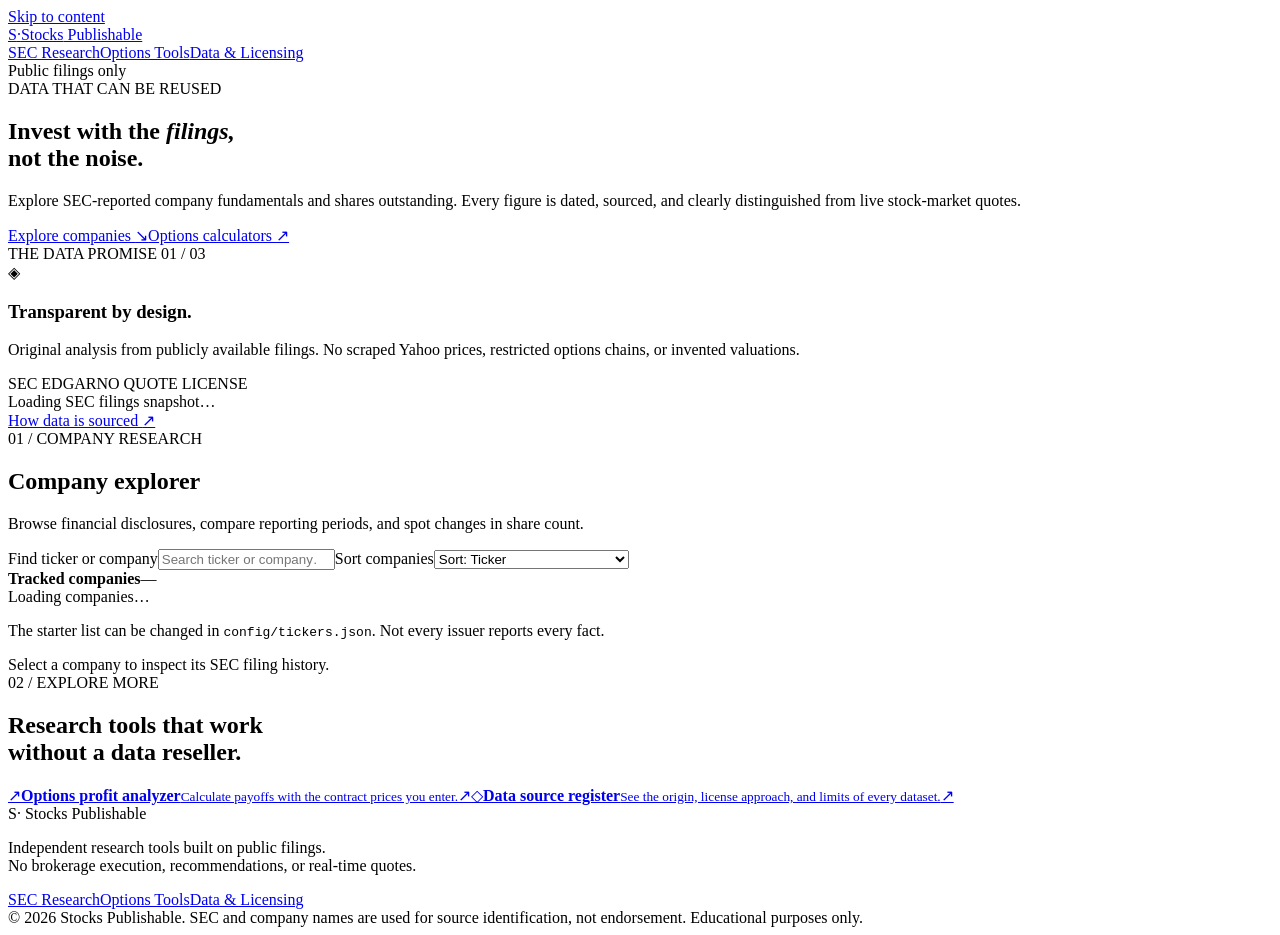
==== index.html @ 675e3a56 "Add SEC research website page: index.html" ====
<!doctype html>
<html lang="en"><head>
<meta charset="utf-8"><meta name="viewport" content="width=device-width,initial-scale=1">
<meta name="description" content="Free public-filings research, share dilution trends, SEC company fundamentals, and original investing tools.">
<meta name="theme-color" content="#0a1221">
<title>Stocks Publishable | Research from public filings</title>
<link rel="stylesheet" href="./assets/style.css">
<script src="./assets/dashboard.js" defer></script>
</head><body>
<a class="skip" href="#content">Skip to content</a>
<header class="site-header"><div class="nav shell">
<a class="logo" href="./index.html" aria-label="Stocks Publishable home"><span class="logo-icon">S<span>·</span></span><span>Stocks<span class="logo-light"> Publishable</span></span></a>
<nav class="nav-links" aria-label="Main navigation"><a href="./index.html" aria-current="page">SEC Research</a><a href="./options.html">Options Tools</a><a href="./sources.html">Data & Licensing</a></nav>
<span class="nav-label"><span class="live-dot"></span> Public filings only</span>
</div></header>
<main id="content" class="shell">
<section class="hero"><div class="hero-left"><div class="eyebrow"><span class="eyebrow-line"></span> DATA THAT CAN BE REUSED</div><h1>Invest with the <em>filings,</em><br>not the noise.</h1><p>Explore SEC-reported company fundamentals and shares outstanding. Every figure is dated, sourced, and clearly distinguished from live stock-market quotes.</p><div class="hero-actions"><a class="btn btn-primary" href="#explorer">Explore companies <span aria-hidden="true">↘</span></a><a class="btn btn-subtle" href="./options.html">Options calculators <span aria-hidden="true">↗</span></a></div></div>
<div class="hero-aside"><div class="hero-aside-top">THE DATA PROMISE <span>01 / 03</span></div><div class="aside-mark">◈</div><h3>Transparent by design.</h3><p>Original analysis from publicly available filings. No scraped Yahoo prices, restricted options chains, or invented valuations.</p><div class="tag-row"><span>SEC EDGAR</span><span>NO QUOTE LICENSE</span></div></div></section>
<div class="status-strip" role="status"><div><span class="status-indicator"></span><span id="dataStatus">Loading SEC filings snapshot…</span></div><a href="./sources.html">How data is sourced <span aria-hidden="true">↗</span></a></div>
<section class="intro-block" id="explorer"><div><div class="kicker">01 / COMPANY RESEARCH</div><h2>Company explorer</h2><p>Browse financial disclosures, compare reporting periods, and spot changes in share count.</p></div><div class="explorer-tools"><label class="sr-only" for="companySearch">Find ticker or company</label><input id="companySearch" type="search" placeholder="Search ticker or company…" autocomplete="off"><label class="sr-only" for="companySort">Sort companies</label><select id="companySort"><option value="ticker">Sort: Ticker</option><option value="dilution">Largest share-count increase</option><option value="revenue">Highest annual revenue</option></select></div></section>
<div class="workbench"><aside class="sidebar" aria-label="SEC tracked companies"><div class="sidebar-top"><strong>Tracked companies</strong><span id="companyCount">—</span></div><div id="companyList" class="companies" aria-label="Select a company"><div class="empty">Loading companies…</div></div><p class="sidebar-note">The starter list can be changed in <code>config/tickers.json</code>. Not every issuer reports every fact.</p></aside>
<section class="detail" id="companyDetail" aria-live="polite"><div class="detail-empty">Select a company to inspect its SEC filing history.</div></section></div>
<section class="feature-band"><div><span class="band-index">02 / EXPLORE MORE</span><h2>Research tools that work<br>without a data reseller.</h2></div><div class="feature-grid"><a href="./options.html"><span class="feature-icon">↗</span><strong>Options profit analyzer</strong><small>Calculate payoffs with the contract prices you enter.</small><span class="feature-arrow">↗</span></a><a href="./sources.html"><span class="feature-icon">◇</span><strong>Data source register</strong><small>See the origin, license approach, and limits of every dataset.</small><span class="feature-arrow">↗</span></a></div></section>
</main>
<footer class="footer"><div class="shell footer-inner"><div><span class="logo footer-brand">S· <span>Stocks Publishable</span></span><p>Independent research tools built on public filings.<br>No brokerage execution, recommendations, or real-time quotes.</p></div><div class="footer-links"><a href="./index.html">SEC Research</a><a href="./options.html">Options Tools</a><a href="./sources.html">Data & Licensing</a></div></div><div class="shell footer-bottom">© <span id="year">2026</span> Stocks Publishable. SEC and company names are used for source identification, not endorsement. Educational purposes only.</div></footer>
</body></html>
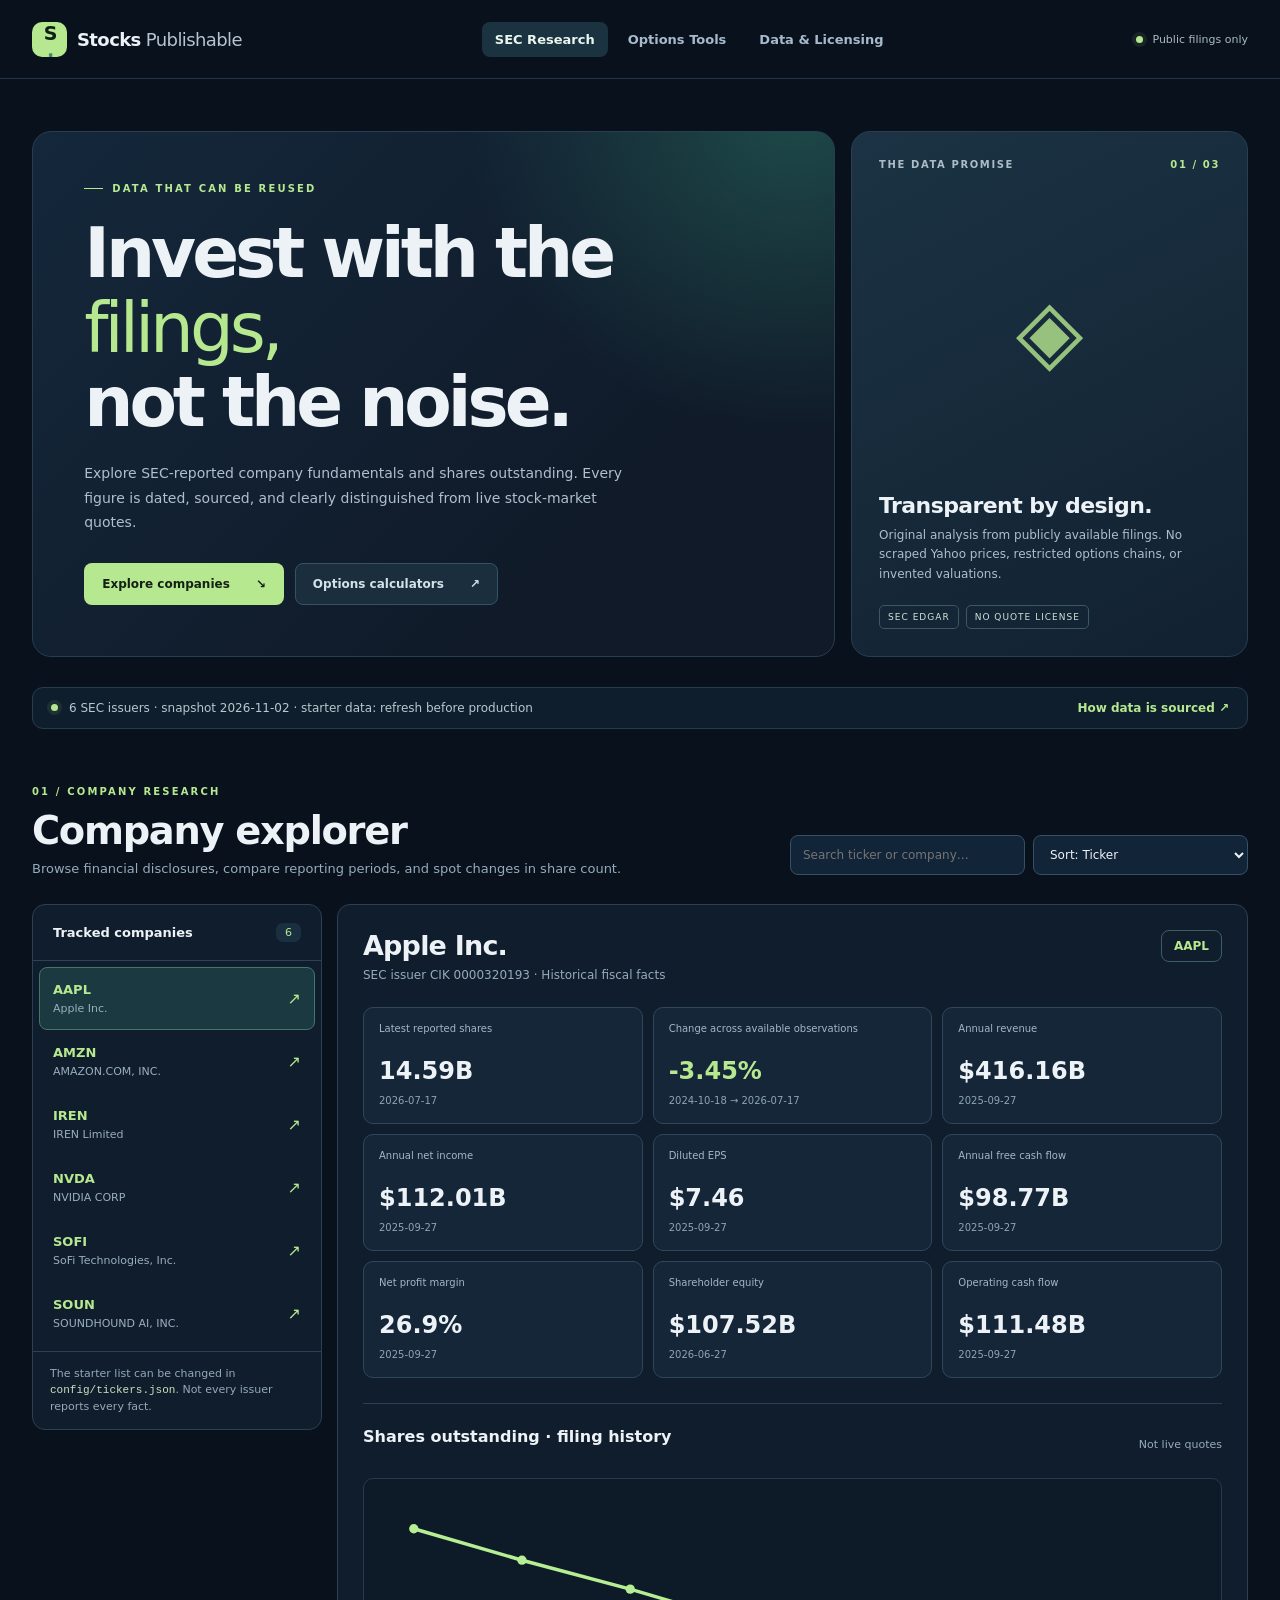
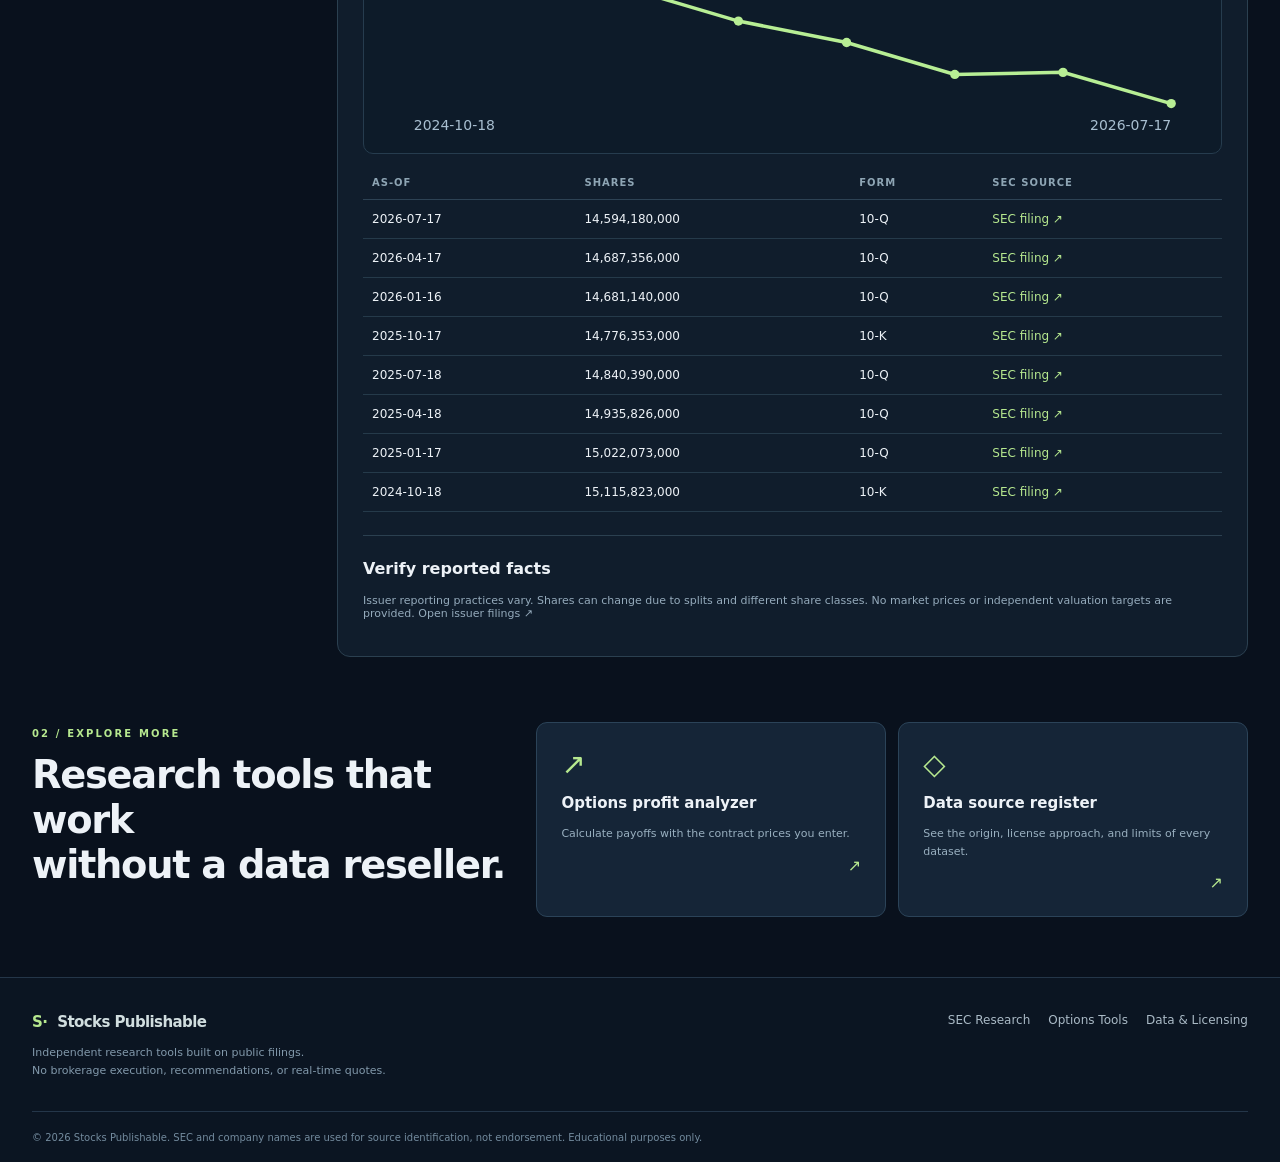
==== commit 61b9da60: "Load restored styling and scripts with fresh cache version" ====
--- a/index.html
+++ b/index.html
@@ -4,8 +4,8 @@
 <meta name="description" content="Free public-filings research, share dilution trends, SEC company fundamentals, and original investing tools.">
 <meta name="theme-color" content="#0a1221">
 <title>Stocks Publishable | Research from public filings</title>
-<link rel="stylesheet" href="./assets/style.css">
-<script src="./assets/dashboard.js" defer></script>
+<link rel="stylesheet" href="./assets/style.css?v=20261102-complete">
+<script src="./assets/dashboard.js?v=20261102-complete" defer></script>
 </head><body>
 <a class="skip" href="#content">Skip to content</a>
 <header class="site-header"><div class="nav shell">
--- a/assets/style.css
+++ b/assets/style.css
@@ -0,0 +1,2 @@
+:root{font-family:Inter,ui-sans-serif,system-ui,-apple-system,"Segoe UI",sans-serif;color:#edf2f7;background:#09111d;color-scheme:dark;--bg:#09111d;--panel:#101e2d;--panel2:#122439;--edge:#294257;--text:#edf2f7;--muted:#95abbc;--mint:#b6e88f;--sky:#90d4dc;--orange:#ffc18a;--red:#f29b9b}*{box-sizing:border-box}html{scroll-behavior:smooth}body{margin:0}button,input,select{font:inherit}a{color:inherit;text-decoration:none}a:hover{text-decoration:none}.shell{width:min(1330px,calc(100% - 64px));margin-inline:auto}.sr-only{position:absolute;width:1px;height:1px;padding:0;margin:-1px;overflow:hidden;clip:rect(0,0,0,0);white-space:nowrap;border:0}.skip{position:absolute;left:15px;top:-90px;background:var(--mint);color:#07131b;padding:10px;z-index:100}.skip:focus{top:10px}.site-header{border-bottom:1px solid #233447;background:rgba(9,17,29,.95)}.nav{height:78px;display:flex;align-items:center;justify-content:space-between;gap:20px}.logo{font-size:18px;font-weight:850;display:flex;align-items:center;gap:10px;white-space:nowrap;letter-spacing:-.6px}.logo-icon{background:var(--mint);color:#102019;width:35px;height:35px;display:grid;place-items:center;border-radius:10px;font-size:19px;letter-spacing:-2px}.logo-icon span{color:#458772}.logo-light{font-weight:450;color:#b6c4d0}.nav-links{display:flex;gap:7px;align-items:center}.nav-links a{font-size:13px;font-weight:630;color:#a7bacc;padding:10px 13px;border-radius:8px}.nav-links a:hover,.nav-links a[aria-current=page]{background:#1b3241;color:#ebf7ee}.nav-label{white-space:nowrap;font-size:11px;color:#a9bbbe;display:flex;gap:9px;align-items:center}.live-dot,.status-indicator{width:7px;height:7px;background:var(--mint);border-radius:99px;display:inline-block;box-shadow:0 0 0 4px rgba(182,232,143,.09)}.hero{display:grid;grid-template-columns:1.72fr .85fr;gap:16px;padding:52px 0 30px}.hero-left{border:1px solid #263e50;border-radius:19px;background:radial-gradient(circle at 95% -5%,#1e4a49 0,transparent 35%),linear-gradient(135deg,#14283b,#101a29 73%);padding:clamp(28px,4vw,58px);min-height:385px}.eyebrow,.kicker,.band-index{font-size:10px;letter-spacing:2.15px;font-weight:800;color:var(--mint)}.eyebrow{display:flex;align-items:center;gap:9px}.eyebrow-line{width:19px;height:1px;background:var(--mint)}h1,h2,h3,p{margin-top:0}.hero h1{font-size:clamp(42px,5.4vw,77px);font-weight:680;line-height:1.08;letter-spacing:-4px;margin:22px 0 21px}.hero h1 em,.page-hero h1 em{font-weight:520;font-style:normal;color:var(--mint)}.hero-left>p,.page-hero p{color:#afbfcc;line-height:1.75;font-size:14px;max-width:560px}.hero-actions{display:flex;flex-wrap:wrap;gap:11px;margin-top:28px}.btn{display:inline-flex;align-items:center;justify-content:space-between;gap:26px;font-size:12px;font-weight:800;padding:13px 17px;border-radius:8px;cursor:pointer;border:1px solid transparent}.btn-primary{background:var(--mint);color:#142117}.btn-primary:hover{background:#cffba9}.btn-subtle{color:#d2e3e9;background:#1a2e3e;border-color:#355367}.btn-subtle:hover{background:#294454}.btn-outline{border-color:#39566a;background:transparent;color:#d7e5ed}.btn-outline:hover{background:#1e3447}.hero-aside{border:1px solid #273f51;border-radius:19px;background:linear-gradient(152deg,#1b3344,#122131);min-height:385px;padding:27px;display:flex;flex-direction:column}.hero-aside-top{display:flex;justify-content:space-between;font-size:10px;color:#adbdc6;font-weight:780;letter-spacing:1.6px}.hero-aside-top span{color:var(--mint)}.aside-mark{color:var(--mint);font-size:88px;line-height:1.6;text-align:center;opacity:.8;margin:auto}.hero-aside h3{font-size:22px;letter-spacing:-.6px;margin:0 0 8px}.hero-aside p{color:#aebeca;line-height:1.6;font-size:12px}.tag-row{display:flex;gap:7px;margin-top:9px;flex-wrap:wrap}.tag-row span{border:1px solid #3c5861;padding:6px 8px;color:#d3e2d8;font-size:9px;letter-spacing:1px;border-radius:5px}.status-strip{background:#0f1e2c;border:1px solid #263d4e;border-radius:11px;padding:13px 18px;display:flex;align-items:center;justify-content:space-between;gap:10px;color:#b7c8cf;font-size:12px}.status-strip>div{display:flex;align-items:center;gap:11px}.status-strip a{color:var(--mint);font-weight:700}.intro-block{margin-top:57px;display:flex;align-items:end;justify-content:space-between;gap:24px}.intro-block h2,.feature-band h2{font-size:clamp(28px,3vw,40px);letter-spacing:-1.3px;margin:11px 0 8px;font-weight:690}.intro-block p{color:var(--muted);font-size:13px}.explorer-tools{display:flex;gap:8px;padding-bottom:14px}.explorer-tools input,.explorer-tools select{background:#122438;color:var(--text);border:1px solid #365064;padding:11px 12px;border-radius:8px;font-size:12px;min-width:0}.explorer-tools input{width:235px}.explorer-tools select{width:215px}.workbench{display:grid;grid-template-columns:290px minmax(0,1fr);gap:15px;margin:15px 0 55px;align-items:start}.sidebar,.detail,.panel{border:1px solid #2b4050;border-radius:13px;background:#101d2c}.sidebar{overflow:hidden}.sidebar-top{padding:18px 20px;border-bottom:1px solid #2d4252;display:flex;align-items:center;justify-content:space-between;font-size:13px}.sidebar-top span{background:#1a3040;border-radius:7px;padding:3px 9px;font-size:11px;color:var(--mint)}.companies{max-height:490px;overflow-y:auto;padding:6px}.company-item{border:1px solid transparent;background:transparent;color:var(--text);width:100%;padding:14px 13px;border-radius:8px;cursor:pointer;text-align:left;display:flex;justify-content:space-between;align-items:center;gap:12px}.company-item:hover{background:#1b3243}.company-item.active{background:#1b3940;border-color:#44766c}.company-item strong{font-size:13px;display:block}.company-item small{display:block;margin-top:5px;color:#9aafbe;font-size:11px;overflow:hidden;text-overflow:ellipsis;white-space:nowrap;max-width:190px}.company-item>span{color:var(--mint)}.sidebar-note{border-top:1px solid #2b4050;padding:14px 17px;margin:0;font-size:11px;color:#94a9b9;line-height:1.5}.sidebar-note code{color:#c7e4bf}.detail{min-height:500px;padding:25px}.detail-empty,.empty{color:#94adbf;font-size:13px;padding:18px}.detail-head{display:flex;align-items:start;justify-content:space-between;gap:12px;flex-wrap:wrap}.detail-head h2{font-size:27px;margin:0 0 7px;letter-spacing:-.8px}.detail-head p{font-size:12px;color:var(--muted);margin:0}.ticker-pill{border:1px solid #3b5e61;padding:8px 12px;border-radius:8px;color:var(--mint);font-weight:800;font-size:12px}.fact-grid{display:grid;grid-template-columns:repeat(3,minmax(0,1fr));gap:10px;margin:25px 0}.fact-box{background:#152638;border:1px solid #30475b;border-radius:10px;padding:15px;min-width:0}.fact-box small{font-size:10px;color:#a3b7c7;display:block;min-height:30px}.fact-box strong{font-size:clamp(17px,2vw,24px);font-variant-numeric:tabular-nums;display:block;overflow-wrap:anywhere;margin:4px 0}.fact-box span{font-size:10px;color:#8da4b5}.negative{color:var(--red)!important}.positive{color:var(--mint)!important}.detail-section{padding-top:23px;border-top:1px solid #2b4050;margin-top:23px}.detail-section-head{display:flex;align-items:center;justify-content:space-between;flex-wrap:wrap;gap:10px}.detail-section h3{font-size:16px}.muted{color:var(--muted)}.small{font-size:11px}.chart-area{margin-top:16px;border-radius:10px;background:#0d1b29;border:1px solid #263c4e;padding:9px}.chart-area svg{width:100%;height:auto;display:block}.history-table{width:100%;border-collapse:collapse;font-size:12px;margin-top:12px}.history-table th{text-align:left;color:#8ea5b4;font-size:10px;letter-spacing:1px;text-transform:uppercase;font-weight:700;padding:11px 9px;border-bottom:1px solid #2d4254}.history-table td{padding:12px 9px;border-bottom:1px solid #253a4a}.history-table a,.source-link{color:var(--mint)}.warning-line{border-left:2px solid var(--orange);background:#302a24;color:#e4c5a6;padding:12px;font-size:11px;line-height:1.6;margin-top:14px}.feature-band{display:grid;grid-template-columns:.8fr 1.2fr;gap:30px;padding:10px 0 60px}.feature-grid{display:grid;grid-template-columns:repeat(2,minmax(0,1fr));gap:12px}.feature-grid a{display:flex;flex-direction:column;gap:13px;background:#152537;border:1px solid #2b4358;border-radius:11px;padding:24px;transition:background .15s}.feature-grid a:hover{background:#1b3548}.feature-icon{font-size:29px;color:var(--mint)}.feature-grid strong{font-size:15px}.feature-grid small{font-size:11px;color:#99b0c0;line-height:1.6}.feature-arrow{color:var(--mint);align-self:flex-end}.footer{border-top:1px solid #243649;background:#0b1522;padding:35px 0 19px}.footer-inner{display:flex;justify-content:space-between;gap:30px}.footer-brand{font-size:15px;color:var(--mint)}.footer-brand span{color:#d1dedf}.footer p{color:#8299ab;font-size:11px;line-height:1.6;margin:13px 0}.footer-links{display:flex;gap:18px;flex-wrap:wrap;align-content:start}.footer-links a{font-size:12px;color:#aabac6}.footer-bottom{border-top:1px solid #243649;margin-top:18px;padding-top:20px;color:#738b9e;font-size:10px}.page-hero{padding:65px 0 25px}.page-hero h1{font-size:clamp(42px,5vw,67px);letter-spacing:-3px;font-weight:680;margin:15px 0}.page-hero p{max-width:740px}.notice{margin:15px 0 25px;border:1px solid #3c5b54;border-left:3px solid var(--mint);background:#14292d;padding:15px 18px;border-radius:8px;display:flex;gap:12px;align-items:baseline;font-size:12px;color:#a9c2bd;line-height:1.6}.notice strong{white-space:nowrap;color:#d5f4ce}.calc-layout{display:grid;grid-template-columns:.9fr 1.1fr;gap:15px}.panel{padding:24px;min-width:0}.panel h2{font-size:22px;letter-spacing:-.5px;margin:13px 0 20px}.strategy-buttons{display:grid;grid-template-columns:repeat(4,minmax(0,1fr));gap:7px}.strategy-buttons button{font-size:11px;padding:10px 7px;border-radius:7px;border:1px solid #365064;background:#13283a;color:#b7cbd6;cursor:pointer}.strategy-buttons button.chosen{background:#324c3c;border-color:#8dbf88;color:#e4f6d6}.strategy-info{font-size:12px;color:#9eb4c3;line-height:1.6;margin:17px 0 24px;min-height:39px}.field-grid{display:grid;grid-template-columns:repeat(2,minmax(0,1fr));gap:15px}.field-grid label{font-size:12px;color:#a3b8c8;display:flex;flex-direction:column;gap:7px}.field-grid label[hidden]{display:none}.field-grid input{width:100%;min-width:0;border:1px solid #365164;background:#152a3c;padding:12px;border-radius:7px;color:#e8f2f4}.field-grid small{font-size:10px}.field-grid input:focus,.explorer-tools input:focus,.explorer-tools select:focus{outline:2px solid #85bc98}.form-actions{display:flex;gap:10px;margin-top:21px}.form-error{color:#ffb2a5;font-size:12px;margin:14px 0 0}.result-head{display:flex;align-items:baseline;justify-content:space-between;gap:12px}.result-badge{font-size:9px;letter-spacing:1px;border:1px solid #406058;color:#b4ebad;padding:6px 8px;border-radius:6px}.result-metrics{display:grid;grid-template-columns:repeat(2,minmax(0,1fr));gap:9px}.result-metric{background:#152637;border:1px solid #324859;padding:18px;border-radius:9px}.result-metric small{font-size:11px;display:block;color:#9bb1c2}.result-metric strong{display:block;font-size:24px;margin-top:9px;overflow-wrap:anywhere;font-variant-numeric:tabular-nums}.chart-heading{display:flex;align-items:center;justify-content:space-between;gap:13px;margin:25px 0 13px}.chart-heading strong{font-size:12px}.chart-heading small{font-size:10px;color:#9aafbd}.payoff-chart{background:#0b1927;border:1px solid #263d50;border-radius:9px;min-height:260px;display:grid;place-items:center}.payoff-chart svg{width:100%;display:block;max-height:350px}.result-note,.disclosure p{color:#9db0bd;font-size:12px;line-height:1.8}.disclosure{margin:19px 0 64px}.source-cards{display:grid;grid-template-columns:repeat(3,minmax(0,1fr));gap:14px;margin:16px 0 25px}.source-cards .panel{display:flex;flex-direction:column;min-height:270px}.source-top{display:flex;justify-content:space-between;gap:10px;align-items:start}.source-icon{font-size:30px;color:var(--mint)}.source-type{font-size:9px;color:#b7d0c4;letter-spacing:1px}.source-cards h2{font-size:18px}.source-cards p{font-size:12px;color:#9fb3c2;line-height:1.7}.source-link{font-size:12px;font-weight:720;margin-top:auto}.rules-panel{margin-bottom:70px}.rules-panel p,.rules-panel li{color:#a5b8c5;font-size:13px;line-height:1.8}.rules-panel h3{font-size:15px;margin-top:26px}.rules-panel ul{padding-left:20px}.rules-panel li{margin-bottom:10px}.source-actions{display:flex;flex-wrap:wrap;gap:10px;margin-top:22px}
+@media(max-width:1100px){.nav-label{display:none}.hero{grid-template-columns:1.45fr .85fr}.workbench{grid-template-columns:245px minmax(0,1fr)}.calc-layout{grid-template-columns:1fr}.hero-aside{min-height:0}}@media(max-width:800px){.shell{width:min(100% - 28px,1330px)}.hero{grid-template-columns:1fr;padding-top:26px}.hero-left{min-height:0}.hero-aside{min-height:250px}.aside-mark{font-size:50px}.intro-block{display:block}.explorer-tools{padding:4px 0 0}.explorer-tools>*{flex:1}.workbench{grid-template-columns:1fr}.companies{max-height:280px}.fact-grid{grid-template-columns:repeat(2,minmax(0,1fr))}.feature-band{grid-template-columns:1fr}.source-cards{grid-template-columns:1fr}.hero h1{letter-spacing:-2px}.page-hero{padding-top:35px}}@media(max-width:540px){.nav{height:auto;padding:14px 0;align-items:start;flex-direction:column;gap:12px}.nav-links{width:100%;overflow-x:auto}.nav-links a{padding:9px 10px;white-space:nowrap;font-size:11px}.hero-left{padding:25px}.hero h1{font-size:42px}.hero-aside{padding:20px}.status-strip{display:block;line-height:1.7}.status-strip a{margin-top:8px;display:block}.explorer-tools{flex-direction:column}.explorer-tools input,.explorer-tools select{width:100%}.detail{padding:16px}.fact-grid{gap:7px}.fact-box{padding:12px}.feature-grid{grid-template-columns:1fr}.footer-inner{flex-direction:column}.strategy-buttons{grid-template-columns:repeat(2,minmax(0,1fr))}.field-grid{grid-template-columns:1fr}.notice{display:block}.notice span{display:block;margin-top:7px}.chart-heading{display:block}.result-metric strong{font-size:19px}}
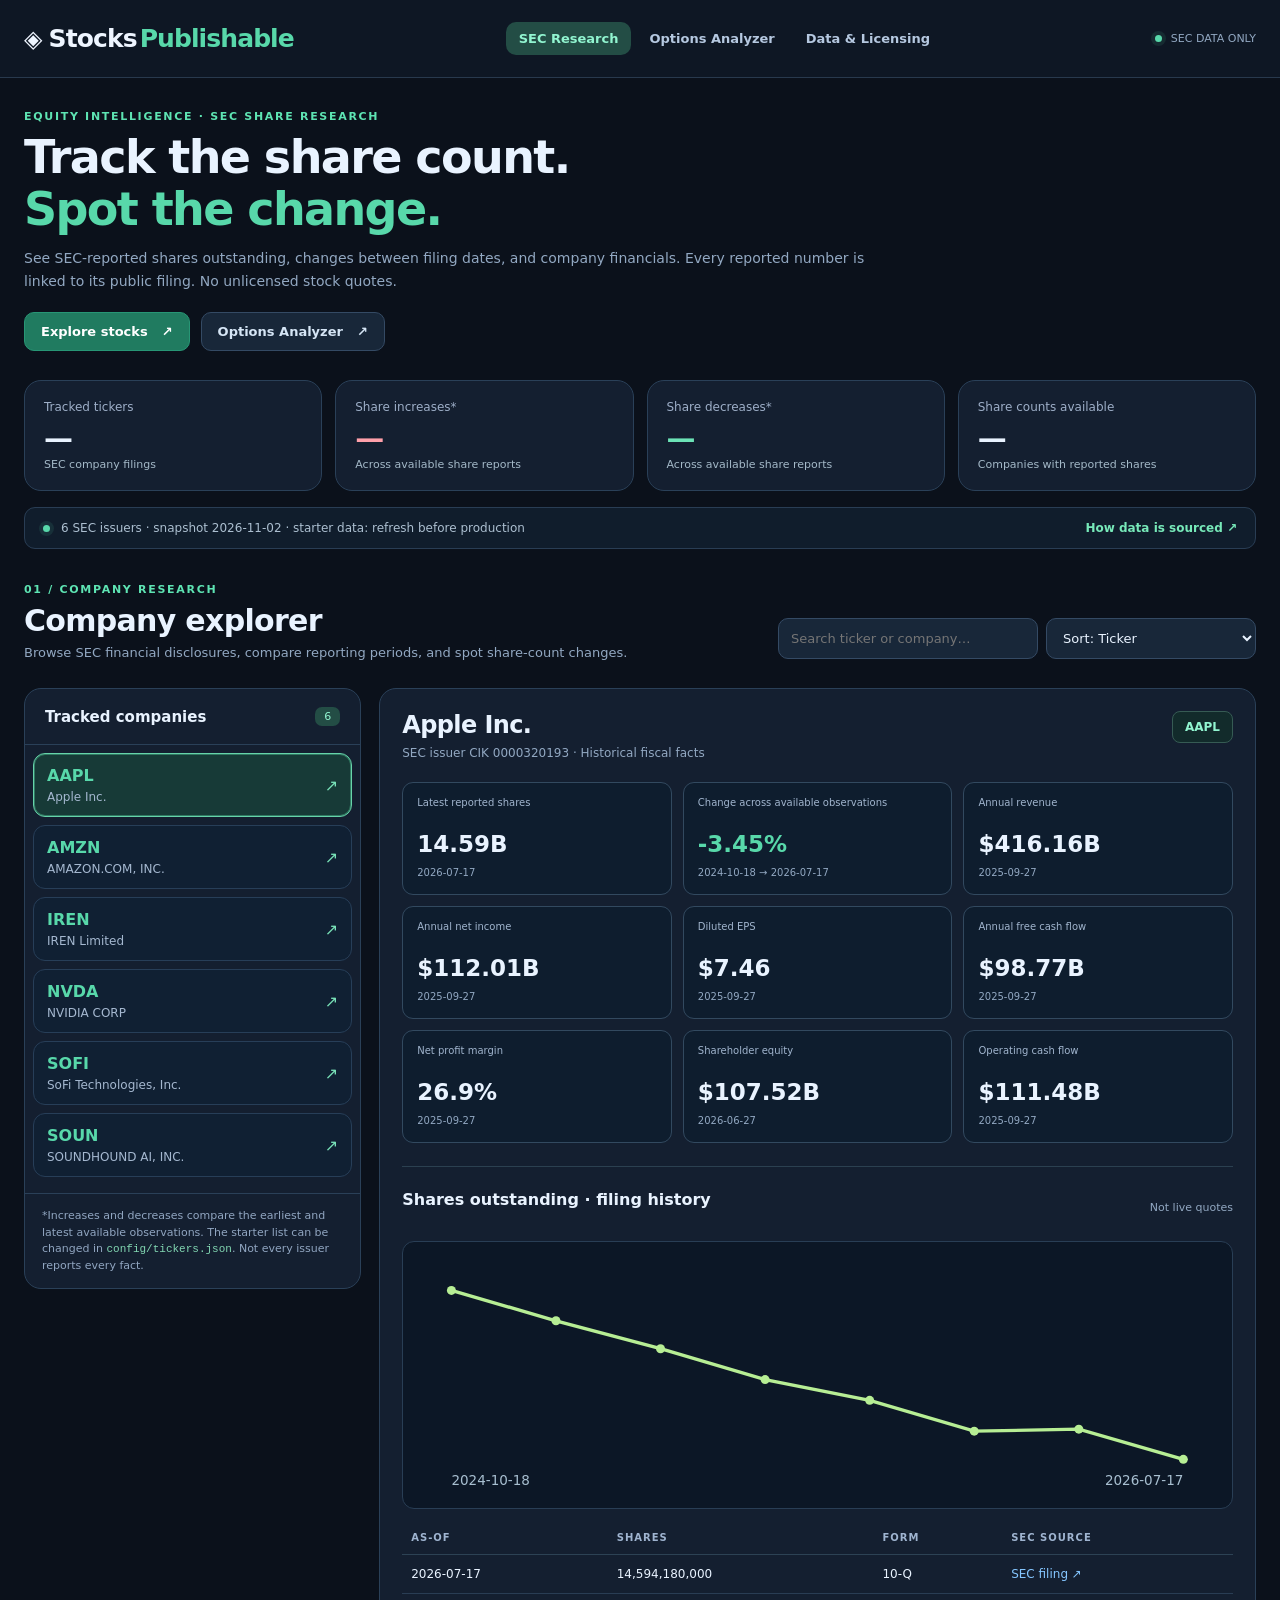
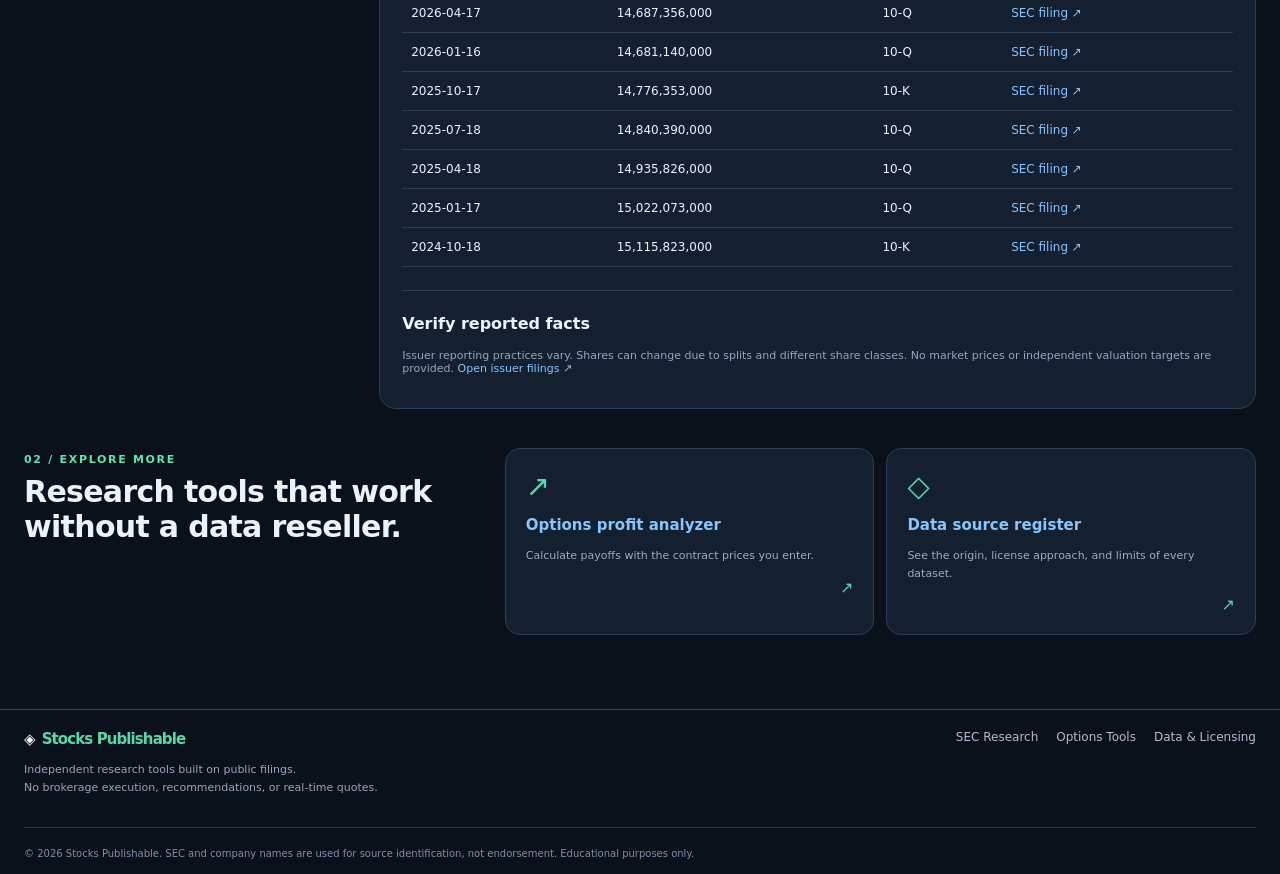
==== commit 8b7b2a6e: "Use original ShareWatch navigation and dashboard theme on index.html" ====
--- a/index.html
+++ b/index.html
@@ -4,23 +4,29 @@
 <meta name="description" content="Free public-filings research, share dilution trends, SEC company fundamentals, and original investing tools.">
 <meta name="theme-color" content="#0a1221">
 <title>Stocks Publishable | Research from public filings</title>
-<link rel="stylesheet" href="./assets/style.css?v=20261102-complete">
-<script src="./assets/dashboard.js?v=20261102-complete" defer></script>
+<link rel="stylesheet" href="./assets/style.css?v=20261102-sharewatch-theme1">
+<script src="./assets/dashboard.js?v=20261102-sharewatch-theme1" defer></script>
 </head><body>
 <a class="skip" href="#content">Skip to content</a>
-<header class="site-header"><div class="nav shell">
-<a class="logo" href="./index.html" aria-label="Stocks Publishable home"><span class="logo-icon">S<span>·</span></span><span>Stocks<span class="logo-light"> Publishable</span></span></a>
-<nav class="nav-links" aria-label="Main navigation"><a href="./index.html" aria-current="page">SEC Research</a><a href="./options.html">Options Tools</a><a href="./sources.html">Data & Licensing</a></nav>
-<span class="nav-label"><span class="live-dot"></span> Public filings only</span>
-</div></header>
+<header class="site-header"><div class="nav shell"><a class="logo" href="./index.html" aria-label="Stocks Publishable home"><span class="logo-mark" aria-hidden="true">◈</span><span class="logo-name">Stocks<span>Publishable</span></span></a><nav class="nav-links" aria-label="Main navigation"><a href="./index.html" aria-current="page">SEC Research</a><a href="./options.html">Options Analyzer</a><a href="./sources.html">Data & Licensing</a></nav><span class="nav-label"><span class="live-dot"></span> SEC DATA ONLY</span></div></header>
 <main id="content" class="shell">
-<section class="hero"><div class="hero-left"><div class="eyebrow"><span class="eyebrow-line"></span> DATA THAT CAN BE REUSED</div><h1>Invest with the <em>filings,</em><br>not the noise.</h1><p>Explore SEC-reported company fundamentals and shares outstanding. Every figure is dated, sourced, and clearly distinguished from live stock-market quotes.</p><div class="hero-actions"><a class="btn btn-primary" href="#explorer">Explore companies <span aria-hidden="true">↘</span></a><a class="btn btn-subtle" href="./options.html">Options calculators <span aria-hidden="true">↗</span></a></div></div>
-<div class="hero-aside"><div class="hero-aside-top">THE DATA PROMISE <span>01 / 03</span></div><div class="aside-mark">◈</div><h3>Transparent by design.</h3><p>Original analysis from publicly available filings. No scraped Yahoo prices, restricted options chains, or invented valuations.</p><div class="tag-row"><span>SEC EDGAR</span><span>NO QUOTE LICENSE</span></div></div></section>
+<section class="hero"><div class="hero-left">
+ <div class="eyebrow">EQUITY INTELLIGENCE · SEC SHARE RESEARCH</div>
+ <h1>Track the share count.<br><em>Spot the change.</em></h1>
+ <p>See SEC-reported shares outstanding, changes between filing dates, and company financials. Every reported number is linked to its public filing. No unlicensed stock quotes.</p>
+ <div class="hero-actions"><a class="btn btn-primary" href="#explorer">Explore stocks <span aria-hidden="true">↗</span></a><a class="btn btn-subtle" href="./options.html">Options Analyzer <span aria-hidden="true">↗</span></a></div>
+ </div></section>
+ <section class="top-stats" aria-label="SEC filing overview">
+   <div class="stat"><div class="label">Tracked tickers</div><div class="value" id="statTotal">—</div><div class="mini">SEC company filings</div></div>
+   <div class="stat"><div class="label">Share increases*</div><div class="value negative" id="statIncreases">—</div><div class="mini">Across available share reports</div></div>
+   <div class="stat"><div class="label">Share decreases*</div><div class="value positive" id="statDecreases">—</div><div class="mini">Across available share reports</div></div>
+   <div class="stat"><div class="label">Share counts available</div><div class="value" id="statCoverage">—</div><div class="mini">Companies with reported shares</div></div>
+ </section>
 <div class="status-strip" role="status"><div><span class="status-indicator"></span><span id="dataStatus">Loading SEC filings snapshot…</span></div><a href="./sources.html">How data is sourced <span aria-hidden="true">↗</span></a></div>
-<section class="intro-block" id="explorer"><div><div class="kicker">01 / COMPANY RESEARCH</div><h2>Company explorer</h2><p>Browse financial disclosures, compare reporting periods, and spot changes in share count.</p></div><div class="explorer-tools"><label class="sr-only" for="companySearch">Find ticker or company</label><input id="companySearch" type="search" placeholder="Search ticker or company…" autocomplete="off"><label class="sr-only" for="companySort">Sort companies</label><select id="companySort"><option value="ticker">Sort: Ticker</option><option value="dilution">Largest share-count increase</option><option value="revenue">Highest annual revenue</option></select></div></section>
-<div class="workbench"><aside class="sidebar" aria-label="SEC tracked companies"><div class="sidebar-top"><strong>Tracked companies</strong><span id="companyCount">—</span></div><div id="companyList" class="companies" aria-label="Select a company"><div class="empty">Loading companies…</div></div><p class="sidebar-note">The starter list can be changed in <code>config/tickers.json</code>. Not every issuer reports every fact.</p></aside>
+<section class="intro-block" id="explorer"><div><div class="kicker">01 / COMPANY RESEARCH</div><h2>Company explorer</h2><p>Browse SEC financial disclosures, compare reporting periods, and spot share-count changes.</p></div><div class="explorer-tools"><label class="sr-only" for="companySearch">Find ticker or company</label><input id="companySearch" type="search" placeholder="Search ticker or company…" autocomplete="off"><label class="sr-only" for="companySort">Sort companies</label><select id="companySort"><option value="ticker">Sort: Ticker</option><option value="dilution">Largest share-count increase</option><option value="revenue">Highest annual revenue</option></select></div></section>
+<div class="workbench"><aside class="sidebar" aria-label="SEC tracked companies"><div class="sidebar-top"><strong>Tracked companies</strong><span id="companyCount">—</span></div><div id="companyList" class="companies" aria-label="Select a company"><div class="empty">Loading companies…</div></div><p class="sidebar-note">*Increases and decreases compare the earliest and latest available observations. The starter list can be changed in <code>config/tickers.json</code>. Not every issuer reports every fact.</p></aside>
 <section class="detail" id="companyDetail" aria-live="polite"><div class="detail-empty">Select a company to inspect its SEC filing history.</div></section></div>
 <section class="feature-band"><div><span class="band-index">02 / EXPLORE MORE</span><h2>Research tools that work<br>without a data reseller.</h2></div><div class="feature-grid"><a href="./options.html"><span class="feature-icon">↗</span><strong>Options profit analyzer</strong><small>Calculate payoffs with the contract prices you enter.</small><span class="feature-arrow">↗</span></a><a href="./sources.html"><span class="feature-icon">◇</span><strong>Data source register</strong><small>See the origin, license approach, and limits of every dataset.</small><span class="feature-arrow">↗</span></a></div></section>
 </main>
-<footer class="footer"><div class="shell footer-inner"><div><span class="logo footer-brand">S· <span>Stocks Publishable</span></span><p>Independent research tools built on public filings.<br>No brokerage execution, recommendations, or real-time quotes.</p></div><div class="footer-links"><a href="./index.html">SEC Research</a><a href="./options.html">Options Tools</a><a href="./sources.html">Data & Licensing</a></div></div><div class="shell footer-bottom">© <span id="year">2026</span> Stocks Publishable. SEC and company names are used for source identification, not endorsement. Educational purposes only.</div></footer>
+<footer class="footer"><div class="shell footer-inner"><div><span class="logo footer-brand">◈ <span>Stocks Publishable</span></span><p>Independent research tools built on public filings.<br>No brokerage execution, recommendations, or real-time quotes.</p></div><div class="footer-links"><a href="./index.html">SEC Research</a><a href="./options.html">Options Tools</a><a href="./sources.html">Data & Licensing</a></div></div><div class="shell footer-bottom">© <span id="year">2026</span> Stocks Publishable. SEC and company names are used for source identification, not endorsement. Educational purposes only.</div></footer>
 </body></html>
--- a/assets/style.css
+++ b/assets/style.css
@@ -1,2 +1,156 @@
 :root{font-family:Inter,ui-sans-serif,system-ui,-apple-system,"Segoe UI",sans-serif;color:#edf2f7;background:#09111d;color-scheme:dark;--bg:#09111d;--panel:#101e2d;--panel2:#122439;--edge:#294257;--text:#edf2f7;--muted:#95abbc;--mint:#b6e88f;--sky:#90d4dc;--orange:#ffc18a;--red:#f29b9b}*{box-sizing:border-box}html{scroll-behavior:smooth}body{margin:0}button,input,select{font:inherit}a{color:inherit;text-decoration:none}a:hover{text-decoration:none}.shell{width:min(1330px,calc(100% - 64px));margin-inline:auto}.sr-only{position:absolute;width:1px;height:1px;padding:0;margin:-1px;overflow:hidden;clip:rect(0,0,0,0);white-space:nowrap;border:0}.skip{position:absolute;left:15px;top:-90px;background:var(--mint);color:#07131b;padding:10px;z-index:100}.skip:focus{top:10px}.site-header{border-bottom:1px solid #233447;background:rgba(9,17,29,.95)}.nav{height:78px;display:flex;align-items:center;justify-content:space-between;gap:20px}.logo{font-size:18px;font-weight:850;display:flex;align-items:center;gap:10px;white-space:nowrap;letter-spacing:-.6px}.logo-icon{background:var(--mint);color:#102019;width:35px;height:35px;display:grid;place-items:center;border-radius:10px;font-size:19px;letter-spacing:-2px}.logo-icon span{color:#458772}.logo-light{font-weight:450;color:#b6c4d0}.nav-links{display:flex;gap:7px;align-items:center}.nav-links a{font-size:13px;font-weight:630;color:#a7bacc;padding:10px 13px;border-radius:8px}.nav-links a:hover,.nav-links a[aria-current=page]{background:#1b3241;color:#ebf7ee}.nav-label{white-space:nowrap;font-size:11px;color:#a9bbbe;display:flex;gap:9px;align-items:center}.live-dot,.status-indicator{width:7px;height:7px;background:var(--mint);border-radius:99px;display:inline-block;box-shadow:0 0 0 4px rgba(182,232,143,.09)}.hero{display:grid;grid-template-columns:1.72fr .85fr;gap:16px;padding:52px 0 30px}.hero-left{border:1px solid #263e50;border-radius:19px;background:radial-gradient(circle at 95% -5%,#1e4a49 0,transparent 35%),linear-gradient(135deg,#14283b,#101a29 73%);padding:clamp(28px,4vw,58px);min-height:385px}.eyebrow,.kicker,.band-index{font-size:10px;letter-spacing:2.15px;font-weight:800;color:var(--mint)}.eyebrow{display:flex;align-items:center;gap:9px}.eyebrow-line{width:19px;height:1px;background:var(--mint)}h1,h2,h3,p{margin-top:0}.hero h1{font-size:clamp(42px,5.4vw,77px);font-weight:680;line-height:1.08;letter-spacing:-4px;margin:22px 0 21px}.hero h1 em,.page-hero h1 em{font-weight:520;font-style:normal;color:var(--mint)}.hero-left>p,.page-hero p{color:#afbfcc;line-height:1.75;font-size:14px;max-width:560px}.hero-actions{display:flex;flex-wrap:wrap;gap:11px;margin-top:28px}.btn{display:inline-flex;align-items:center;justify-content:space-between;gap:26px;font-size:12px;font-weight:800;padding:13px 17px;border-radius:8px;cursor:pointer;border:1px solid transparent}.btn-primary{background:var(--mint);color:#142117}.btn-primary:hover{background:#cffba9}.btn-subtle{color:#d2e3e9;background:#1a2e3e;border-color:#355367}.btn-subtle:hover{background:#294454}.btn-outline{border-color:#39566a;background:transparent;color:#d7e5ed}.btn-outline:hover{background:#1e3447}.hero-aside{border:1px solid #273f51;border-radius:19px;background:linear-gradient(152deg,#1b3344,#122131);min-height:385px;padding:27px;display:flex;flex-direction:column}.hero-aside-top{display:flex;justify-content:space-between;font-size:10px;color:#adbdc6;font-weight:780;letter-spacing:1.6px}.hero-aside-top span{color:var(--mint)}.aside-mark{color:var(--mint);font-size:88px;line-height:1.6;text-align:center;opacity:.8;margin:auto}.hero-aside h3{font-size:22px;letter-spacing:-.6px;margin:0 0 8px}.hero-aside p{color:#aebeca;line-height:1.6;font-size:12px}.tag-row{display:flex;gap:7px;margin-top:9px;flex-wrap:wrap}.tag-row span{border:1px solid #3c5861;padding:6px 8px;color:#d3e2d8;font-size:9px;letter-spacing:1px;border-radius:5px}.status-strip{background:#0f1e2c;border:1px solid #263d4e;border-radius:11px;padding:13px 18px;display:flex;align-items:center;justify-content:space-between;gap:10px;color:#b7c8cf;font-size:12px}.status-strip>div{display:flex;align-items:center;gap:11px}.status-strip a{color:var(--mint);font-weight:700}.intro-block{margin-top:57px;display:flex;align-items:end;justify-content:space-between;gap:24px}.intro-block h2,.feature-band h2{font-size:clamp(28px,3vw,40px);letter-spacing:-1.3px;margin:11px 0 8px;font-weight:690}.intro-block p{color:var(--muted);font-size:13px}.explorer-tools{display:flex;gap:8px;padding-bottom:14px}.explorer-tools input,.explorer-tools select{background:#122438;color:var(--text);border:1px solid #365064;padding:11px 12px;border-radius:8px;font-size:12px;min-width:0}.explorer-tools input{width:235px}.explorer-tools select{width:215px}.workbench{display:grid;grid-template-columns:290px minmax(0,1fr);gap:15px;margin:15px 0 55px;align-items:start}.sidebar,.detail,.panel{border:1px solid #2b4050;border-radius:13px;background:#101d2c}.sidebar{overflow:hidden}.sidebar-top{padding:18px 20px;border-bottom:1px solid #2d4252;display:flex;align-items:center;justify-content:space-between;font-size:13px}.sidebar-top span{background:#1a3040;border-radius:7px;padding:3px 9px;font-size:11px;color:var(--mint)}.companies{max-height:490px;overflow-y:auto;padding:6px}.company-item{border:1px solid transparent;background:transparent;color:var(--text);width:100%;padding:14px 13px;border-radius:8px;cursor:pointer;text-align:left;display:flex;justify-content:space-between;align-items:center;gap:12px}.company-item:hover{background:#1b3243}.company-item.active{background:#1b3940;border-color:#44766c}.company-item strong{font-size:13px;display:block}.company-item small{display:block;margin-top:5px;color:#9aafbe;font-size:11px;overflow:hidden;text-overflow:ellipsis;white-space:nowrap;max-width:190px}.company-item>span{color:var(--mint)}.sidebar-note{border-top:1px solid #2b4050;padding:14px 17px;margin:0;font-size:11px;color:#94a9b9;line-height:1.5}.sidebar-note code{color:#c7e4bf}.detail{min-height:500px;padding:25px}.detail-empty,.empty{color:#94adbf;font-size:13px;padding:18px}.detail-head{display:flex;align-items:start;justify-content:space-between;gap:12px;flex-wrap:wrap}.detail-head h2{font-size:27px;margin:0 0 7px;letter-spacing:-.8px}.detail-head p{font-size:12px;color:var(--muted);margin:0}.ticker-pill{border:1px solid #3b5e61;padding:8px 12px;border-radius:8px;color:var(--mint);font-weight:800;font-size:12px}.fact-grid{display:grid;grid-template-columns:repeat(3,minmax(0,1fr));gap:10px;margin:25px 0}.fact-box{background:#152638;border:1px solid #30475b;border-radius:10px;padding:15px;min-width:0}.fact-box small{font-size:10px;color:#a3b7c7;display:block;min-height:30px}.fact-box strong{font-size:clamp(17px,2vw,24px);font-variant-numeric:tabular-nums;display:block;overflow-wrap:anywhere;margin:4px 0}.fact-box span{font-size:10px;color:#8da4b5}.negative{color:var(--red)!important}.positive{color:var(--mint)!important}.detail-section{padding-top:23px;border-top:1px solid #2b4050;margin-top:23px}.detail-section-head{display:flex;align-items:center;justify-content:space-between;flex-wrap:wrap;gap:10px}.detail-section h3{font-size:16px}.muted{color:var(--muted)}.small{font-size:11px}.chart-area{margin-top:16px;border-radius:10px;background:#0d1b29;border:1px solid #263c4e;padding:9px}.chart-area svg{width:100%;height:auto;display:block}.history-table{width:100%;border-collapse:collapse;font-size:12px;margin-top:12px}.history-table th{text-align:left;color:#8ea5b4;font-size:10px;letter-spacing:1px;text-transform:uppercase;font-weight:700;padding:11px 9px;border-bottom:1px solid #2d4254}.history-table td{padding:12px 9px;border-bottom:1px solid #253a4a}.history-table a,.source-link{color:var(--mint)}.warning-line{border-left:2px solid var(--orange);background:#302a24;color:#e4c5a6;padding:12px;font-size:11px;line-height:1.6;margin-top:14px}.feature-band{display:grid;grid-template-columns:.8fr 1.2fr;gap:30px;padding:10px 0 60px}.feature-grid{display:grid;grid-template-columns:repeat(2,minmax(0,1fr));gap:12px}.feature-grid a{display:flex;flex-direction:column;gap:13px;background:#152537;border:1px solid #2b4358;border-radius:11px;padding:24px;transition:background .15s}.feature-grid a:hover{background:#1b3548}.feature-icon{font-size:29px;color:var(--mint)}.feature-grid strong{font-size:15px}.feature-grid small{font-size:11px;color:#99b0c0;line-height:1.6}.feature-arrow{color:var(--mint);align-self:flex-end}.footer{border-top:1px solid #243649;background:#0b1522;padding:35px 0 19px}.footer-inner{display:flex;justify-content:space-between;gap:30px}.footer-brand{font-size:15px;color:var(--mint)}.footer-brand span{color:#d1dedf}.footer p{color:#8299ab;font-size:11px;line-height:1.6;margin:13px 0}.footer-links{display:flex;gap:18px;flex-wrap:wrap;align-content:start}.footer-links a{font-size:12px;color:#aabac6}.footer-bottom{border-top:1px solid #243649;margin-top:18px;padding-top:20px;color:#738b9e;font-size:10px}.page-hero{padding:65px 0 25px}.page-hero h1{font-size:clamp(42px,5vw,67px);letter-spacing:-3px;font-weight:680;margin:15px 0}.page-hero p{max-width:740px}.notice{margin:15px 0 25px;border:1px solid #3c5b54;border-left:3px solid var(--mint);background:#14292d;padding:15px 18px;border-radius:8px;display:flex;gap:12px;align-items:baseline;font-size:12px;color:#a9c2bd;line-height:1.6}.notice strong{white-space:nowrap;color:#d5f4ce}.calc-layout{display:grid;grid-template-columns:.9fr 1.1fr;gap:15px}.panel{padding:24px;min-width:0}.panel h2{font-size:22px;letter-spacing:-.5px;margin:13px 0 20px}.strategy-buttons{display:grid;grid-template-columns:repeat(4,minmax(0,1fr));gap:7px}.strategy-buttons button{font-size:11px;padding:10px 7px;border-radius:7px;border:1px solid #365064;background:#13283a;color:#b7cbd6;cursor:pointer}.strategy-buttons button.chosen{background:#324c3c;border-color:#8dbf88;color:#e4f6d6}.strategy-info{font-size:12px;color:#9eb4c3;line-height:1.6;margin:17px 0 24px;min-height:39px}.field-grid{display:grid;grid-template-columns:repeat(2,minmax(0,1fr));gap:15px}.field-grid label{font-size:12px;color:#a3b8c8;display:flex;flex-direction:column;gap:7px}.field-grid label[hidden]{display:none}.field-grid input{width:100%;min-width:0;border:1px solid #365164;background:#152a3c;padding:12px;border-radius:7px;color:#e8f2f4}.field-grid small{font-size:10px}.field-grid input:focus,.explorer-tools input:focus,.explorer-tools select:focus{outline:2px solid #85bc98}.form-actions{display:flex;gap:10px;margin-top:21px}.form-error{color:#ffb2a5;font-size:12px;margin:14px 0 0}.result-head{display:flex;align-items:baseline;justify-content:space-between;gap:12px}.result-badge{font-size:9px;letter-spacing:1px;border:1px solid #406058;color:#b4ebad;padding:6px 8px;border-radius:6px}.result-metrics{display:grid;grid-template-columns:repeat(2,minmax(0,1fr));gap:9px}.result-metric{background:#152637;border:1px solid #324859;padding:18px;border-radius:9px}.result-metric small{font-size:11px;display:block;color:#9bb1c2}.result-metric strong{display:block;font-size:24px;margin-top:9px;overflow-wrap:anywhere;font-variant-numeric:tabular-nums}.chart-heading{display:flex;align-items:center;justify-content:space-between;gap:13px;margin:25px 0 13px}.chart-heading strong{font-size:12px}.chart-heading small{font-size:10px;color:#9aafbd}.payoff-chart{background:#0b1927;border:1px solid #263d50;border-radius:9px;min-height:260px;display:grid;place-items:center}.payoff-chart svg{width:100%;display:block;max-height:350px}.result-note,.disclosure p{color:#9db0bd;font-size:12px;line-height:1.8}.disclosure{margin:19px 0 64px}.source-cards{display:grid;grid-template-columns:repeat(3,minmax(0,1fr));gap:14px;margin:16px 0 25px}.source-cards .panel{display:flex;flex-direction:column;min-height:270px}.source-top{display:flex;justify-content:space-between;gap:10px;align-items:start}.source-icon{font-size:30px;color:var(--mint)}.source-type{font-size:9px;color:#b7d0c4;letter-spacing:1px}.source-cards h2{font-size:18px}.source-cards p{font-size:12px;color:#9fb3c2;line-height:1.7}.source-link{font-size:12px;font-weight:720;margin-top:auto}.rules-panel{margin-bottom:70px}.rules-panel p,.rules-panel li{color:#a5b8c5;font-size:13px;line-height:1.8}.rules-panel h3{font-size:15px;margin-top:26px}.rules-panel ul{padding-left:20px}.rules-panel li{margin-bottom:10px}.source-actions{display:flex;flex-wrap:wrap;gap:10px;margin-top:22px}
-@media(max-width:1100px){.nav-label{display:none}.hero{grid-template-columns:1.45fr .85fr}.workbench{grid-template-columns:245px minmax(0,1fr)}.calc-layout{grid-template-columns:1fr}.hero-aside{min-height:0}}@media(max-width:800px){.shell{width:min(100% - 28px,1330px)}.hero{grid-template-columns:1fr;padding-top:26px}.hero-left{min-height:0}.hero-aside{min-height:250px}.aside-mark{font-size:50px}.intro-block{display:block}.explorer-tools{padding:4px 0 0}.explorer-tools>*{flex:1}.workbench{grid-template-columns:1fr}.companies{max-height:280px}.fact-grid{grid-template-columns:repeat(2,minmax(0,1fr))}.feature-band{grid-template-columns:1fr}.source-cards{grid-template-columns:1fr}.hero h1{letter-spacing:-2px}.page-hero{padding-top:35px}}@media(max-width:540px){.nav{height:auto;padding:14px 0;align-items:start;flex-direction:column;gap:12px}.nav-links{width:100%;overflow-x:auto}.nav-links a{padding:9px 10px;white-space:nowrap;font-size:11px}.hero-left{padding:25px}.hero h1{font-size:42px}.hero-aside{padding:20px}.status-strip{display:block;line-height:1.7}.status-strip a{margin-top:8px;display:block}.explorer-tools{flex-direction:column}.explorer-tools input,.explorer-tools select{width:100%}.detail{padding:16px}.fact-grid{gap:7px}.fact-box{padding:12px}.feature-grid{grid-template-columns:1fr}.footer-inner{flex-direction:column}.strategy-buttons{grid-template-columns:repeat(2,minmax(0,1fr))}.field-grid{grid-template-columns:1fr}.notice{display:block}.notice span{display:block;margin-top:7px}.chart-heading{display:block}.result-metric strong{font-size:19px}}+@media(max-width:1100px){.nav-label{display:none}.hero{grid-template-columns:1.45fr .85fr}.workbench{grid-template-columns:245px minmax(0,1fr)}.calc-layout{grid-template-columns:1fr}.hero-aside{min-height:0}}@media(max-width:800px){.shell{width:min(100% - 28px,1330px)}.hero{grid-template-columns:1fr;padding-top:26px}.hero-left{min-height:0}.hero-aside{min-height:250px}.aside-mark{font-size:50px}.intro-block{display:block}.explorer-tools{padding:4px 0 0}.explorer-tools>*{flex:1}.workbench{grid-template-columns:1fr}.companies{max-height:280px}.fact-grid{grid-template-columns:repeat(2,minmax(0,1fr))}.feature-band{grid-template-columns:1fr}.source-cards{grid-template-columns:1fr}.hero h1{letter-spacing:-2px}.page-hero{padding-top:35px}}@media(max-width:540px){.nav{height:auto;padding:14px 0;align-items:start;flex-direction:column;gap:12px}.nav-links{width:100%;overflow-x:auto}.nav-links a{padding:9px 10px;white-space:nowrap;font-size:11px}.hero-left{padding:25px}.hero h1{font-size:42px}.hero-aside{padding:20px}.status-strip{display:block;line-height:1.7}.status-strip a{margin-top:8px;display:block}.explorer-tools{flex-direction:column}.explorer-tools input,.explorer-tools select{width:100%}.detail{padding:16px}.fact-grid{gap:7px}.fact-box{padding:12px}.feature-grid{grid-template-columns:1fr}.footer-inner{flex-direction:column}.strategy-buttons{grid-template-columns:repeat(2,minmax(0,1fr))}.field-grid{grid-template-columns:1fr}.notice{display:block}.notice span{display:block;margin-top:7px}.chart-heading{display:block}.result-metric strong{font-size:19px}}
+
+
+/* ShareWatch visual alignment — match the original Stocks dashboard, not the data feeds. */
+:root{
+  background:#0b111b;
+  color:#e9f3ff;
+  --bg:#0b111b;
+  --panel:#141f30;
+  --panel2:#182739;
+  --edge:#2a4058;
+  --text:#e9f3ff;
+  --muted:#92a8c2;
+  --mint:#58d8aa;
+  --sky:#85c6ff;
+  --orange:#ffca85;
+  --red:#ffa0aa;
+}
+html{scroll-behavior:smooth}
+body{background:#0b111b;color:#e9f3ff}
+a{color:#85c6ff}
+a:hover{text-decoration:underline}
+button,input,select{font:inherit}
+button:focus-visible,input:focus-visible,select:focus-visible,a:focus-visible{outline:2px solid #64d6b1;outline-offset:3px}
+.shell{width:min(1440px,calc(100% - 48px))}
+.site-header{background:#0e1724;border-bottom:1px solid #28394d}
+.site-header .nav{min-height:77px;height:auto;padding-block:15px;gap:18px;flex-wrap:wrap}
+.logo{font-size:25px;letter-spacing:-.9px;color:#eef5ff;font-weight:850;gap:7px}
+.logo-mark{font-size:24px;color:#eef5ff;font-weight:850;line-height:1}
+.logo-name>span{color:#58d8aa;font-weight:850;margin-left:3px}
+.nav-links{display:flex;gap:5px;flex-wrap:wrap}
+.nav-links a{color:#b5c8e0;padding:9px 13px;font-size:13px;font-weight:650;border-radius:10px}
+.nav-links a[aria-current=page]{background:#234d45;color:#91f5d0;font-weight:750}
+.nav-links a:hover{background:#1b3344;color:#e6f4fc;text-decoration:none}
+.nav-label{color:#92a8c2;font-size:11px}
+.live-dot,.status-indicator{background:#58d8aa;box-shadow:0 0 0 4px rgba(88,216,170,.10)}
+main.shell{padding-bottom:42px}
+.hero{display:block;padding:32px 0 8px}
+.hero-left{border:0;background:transparent;min-height:0;max-width:960px;padding:0}
+.hero h1{font-size:clamp(30px,4.8vw,46px);line-height:1.12;letter-spacing:-1.6px;font-weight:800;margin:9px 0 12px}
+.hero h1 em,.page-hero h1 em{color:#58d8aa;font-weight:800}
+.hero-left>p,.page-hero p{max-width:880px;color:#92a8c2;font-size:14px;line-height:1.65}
+.hero-actions{margin-top:19px}
+.hero-aside{display:none}
+.eyebrow,.kicker,.band-index{color:#5ee4b3;font-size:11px;letter-spacing:1.7px}
+.btn{border-radius:10px;padding:11px 16px;font-size:13px;gap:14px}
+.btn-primary{background:#207b60;border-color:#279675;color:#fff}
+.btn-primary:hover{background:#269875;color:#fff;text-decoration:none}
+.btn-subtle,.btn-outline{background:#182739;color:#d5e5f5;border:1px solid #344a64}
+.btn-subtle:hover,.btn-outline:hover{background:#263b53;color:#fff;text-decoration:none}
+.top-stats{display:grid;grid-template-columns:repeat(4,minmax(0,1fr));gap:13px;margin:21px 0 16px}
+.stat,.panel,.sidebar,.detail{border:1px solid #2a4058;border-radius:17px;background:#141f30}
+.stat{padding:19px;min-width:0}
+.stat .label{color:#9eafc8;font-size:12px}
+.stat .value{font-size:29px;font-weight:850;margin:7px 0 3px;font-variant-numeric:tabular-nums}
+.stat .mini{color:#a4b9c8;font-size:11px}
+.stat .value.positive{color:#6ce3b6!important}
+.stat .value.negative{color:#ffa0aa!important}
+.status-strip{background:#101d2c;border:1px solid #293d54;border-radius:11px;color:#acbfd0;font-size:12px;margin:14px 0}
+.status-strip a{color:#77e9b9}
+.intro-block{margin-top:34px}
+.intro-block h2,.feature-band h2{font-size:clamp(23px,3vw,30px);font-weight:790;letter-spacing:-.7px;margin:7px 0}
+.intro-block p{font-size:13px;color:#92a8c2}
+.explorer-tools input,.explorer-tools select,.field-grid input{background:#182739;border:1px solid #344a64;border-radius:10px;color:#e9f3ff;font-size:13px}
+.explorer-tools input{width:260px}
+.explorer-tools select{width:210px}
+.workbench{grid-template-columns:minmax(265px,.75fr) minmax(0,1.95fr);gap:18px;margin:15px 0 39px}
+.sidebar{overflow:hidden}
+.sidebar-top{border-bottom:1px solid #2a4058;font-size:15px}
+.sidebar-top span{background:#234d45;color:#91f5d0}
+.companies{max-height:690px;padding:8px}
+.company-item{background:#102033;border:1px solid #273e58;border-radius:12px;padding:12px 13px;margin:0 0 8px}
+.company-item:hover{background:#1b3243}
+.company-item.active{border-color:#67d3aa;background:#173a37;box-shadow:0 0 0 1px #307a62 inset}
+.company-item strong{font-size:16px}
+.company-item small{color:#a5b8d0;font-size:12px}
+.company-item>span:last-child{color:#78e0b7}
+.sidebar-note{border-top:1px solid #2a4058;color:#91a6c1}
+.sidebar-note code{color:#82d7b2}
+.detail{min-height:500px;padding:22px}
+.detail-head h2{font-size:24px;letter-spacing:-.6px}
+.detail-head p{color:#92a8c2}
+.ticker-pill{border:1px solid #365b54;background:#122b2b;color:#91f5d0;border-radius:8px}
+.fact-grid{gap:11px;margin:22px 0}
+.fact-box,.result-metric{border:1px solid #32495f;background:#0e1d2e;border-radius:11px;padding:14px}
+.fact-box strong{font-size:clamp(17px,2.1vw,23px)}
+.fact-box small,.result-metric small{color:#a1b5ce}
+.fact-box span{color:#92a8c2}
+.chart-area,.payoff-chart{background:#0c1726;border:1px solid #293e55;border-radius:12px}
+.history-table th{color:#9fb4d0}
+.history-table td{border-color:#293d54}
+.history-table a,.source-link{color:#85c6ff}
+.feature-band{grid-template-columns:.75fr 1.25fr;padding:0 0 32px}
+.feature-grid a{background:#141f30;border:1px solid #2a4058;border-radius:15px;padding:20px}
+.feature-grid a:hover{background:#1b2e42;text-decoration:none}
+.feature-icon,.feature-arrow{color:#58d8aa}
+.footer{border-top:1px solid #31445a;background:#0b111b;padding:20px 0 15px}
+.footer-brand{color:#eef5ff;font-size:15px}
+.footer-brand span{color:#58d8aa}
+.footer-links a{color:#aebed1;font-size:12px}
+.footer p{color:#96a8bd}
+.footer-bottom{border-top:1px solid #26374b;color:#7f90a7}
+.page-hero{padding:29px 0 14px}
+.page-hero h1{font-size:clamp(30px,4.8vw,45px);letter-spacing:-1.4px;font-weight:800;margin:8px 0 10px}
+.notice{border:1px solid #365b54;border-left:3px solid #58d8aa;background:#122b2b;border-radius:11px;color:#aac9c5}
+.notice strong{color:#baf3df}
+.calc-layout{grid-template-columns:minmax(0,1fr) minmax(0,1.05fr);gap:18px}
+.panel{padding:21px}
+.panel h2{font-size:21px;letter-spacing:-.4px;margin:9px 0 19px}
+.strategy-buttons{grid-template-columns:repeat(2,minmax(0,1fr));gap:10px}
+.strategy-buttons button{min-height:61px;text-align:left;background:#14283d;border:1px solid #34516b;border-radius:12px;padding:14px;font-size:14px;font-weight:750;color:#eef5ff}
+.strategy-buttons button:hover{background:#1e344a;border-color:#75c6ec}
+.strategy-buttons button.chosen{background:#193e3b;border:2px solid #6ce6b3;color:#ccffe8;padding:13px}
+.strategy-info{color:#a8bdd2;margin:15px 0 20px}
+.field-grid label{color:#afc1d9}
+.field-grid input:focus,.explorer-tools input:focus,.explorer-tools select:focus{outline:2px solid #64d6b1}
+.result-badge{background:#234d45;border:1px solid #365b54;color:#91f5d0}
+.result-metric strong{font-size:23px}
+.disclosure{margin-bottom:38px}
+.source-cards{gap:13px;margin:17px 0 19px}
+.source-cards .panel{min-height:260px}
+.source-type{color:#9fc6b9}
+.rules-panel{margin-bottom:35px}
+@media(max-width:1100px){
+  .nav-label{display:none}
+  .workbench{grid-template-columns:minmax(230px,.8fr) minmax(0,1.5fr)}
+  .calc-layout{grid-template-columns:1fr}
+}
+@media(max-width:800px){
+  .shell{width:min(100% - 28px,1440px)}
+  .hero{padding-top:25px}
+  .hero-left{padding:0}
+  .workbench{grid-template-columns:1fr}
+  .companies{max-height:310px}
+  .feature-band{grid-template-columns:1fr}
+  .top-stats{grid-template-columns:repeat(2,minmax(0,1fr))}
+  .source-cards{grid-template-columns:1fr}
+}
+@media(max-width:540px){
+  .site-header .nav{align-items:flex-start;padding:14px 0;gap:12px}
+  .logo{font-size:23px}
+  .nav-links{width:100%;flex-wrap:nowrap;overflow-x:auto;padding-bottom:4px}
+  .nav-links a{padding:9px 10px;white-space:nowrap;font-size:12px}
+  .hero h1{font-size:36px;letter-spacing:-1.2px}
+  .hero-left{padding:0}
+  .top-stats{gap:10px}
+  .stat{padding:14px}
+  .stat .value{font-size:23px}
+  .intro-block{margin-top:25px}
+  .feature-grid{grid-template-columns:1fr}
+  .panel,.detail{padding:15px}
+  .strategy-buttons{grid-template-columns:repeat(2,minmax(0,1fr))}
+  .strategy-buttons button{padding:10px;font-size:12px;min-height:60px}
+  .strategy-buttons button.chosen{padding:9px}
+}
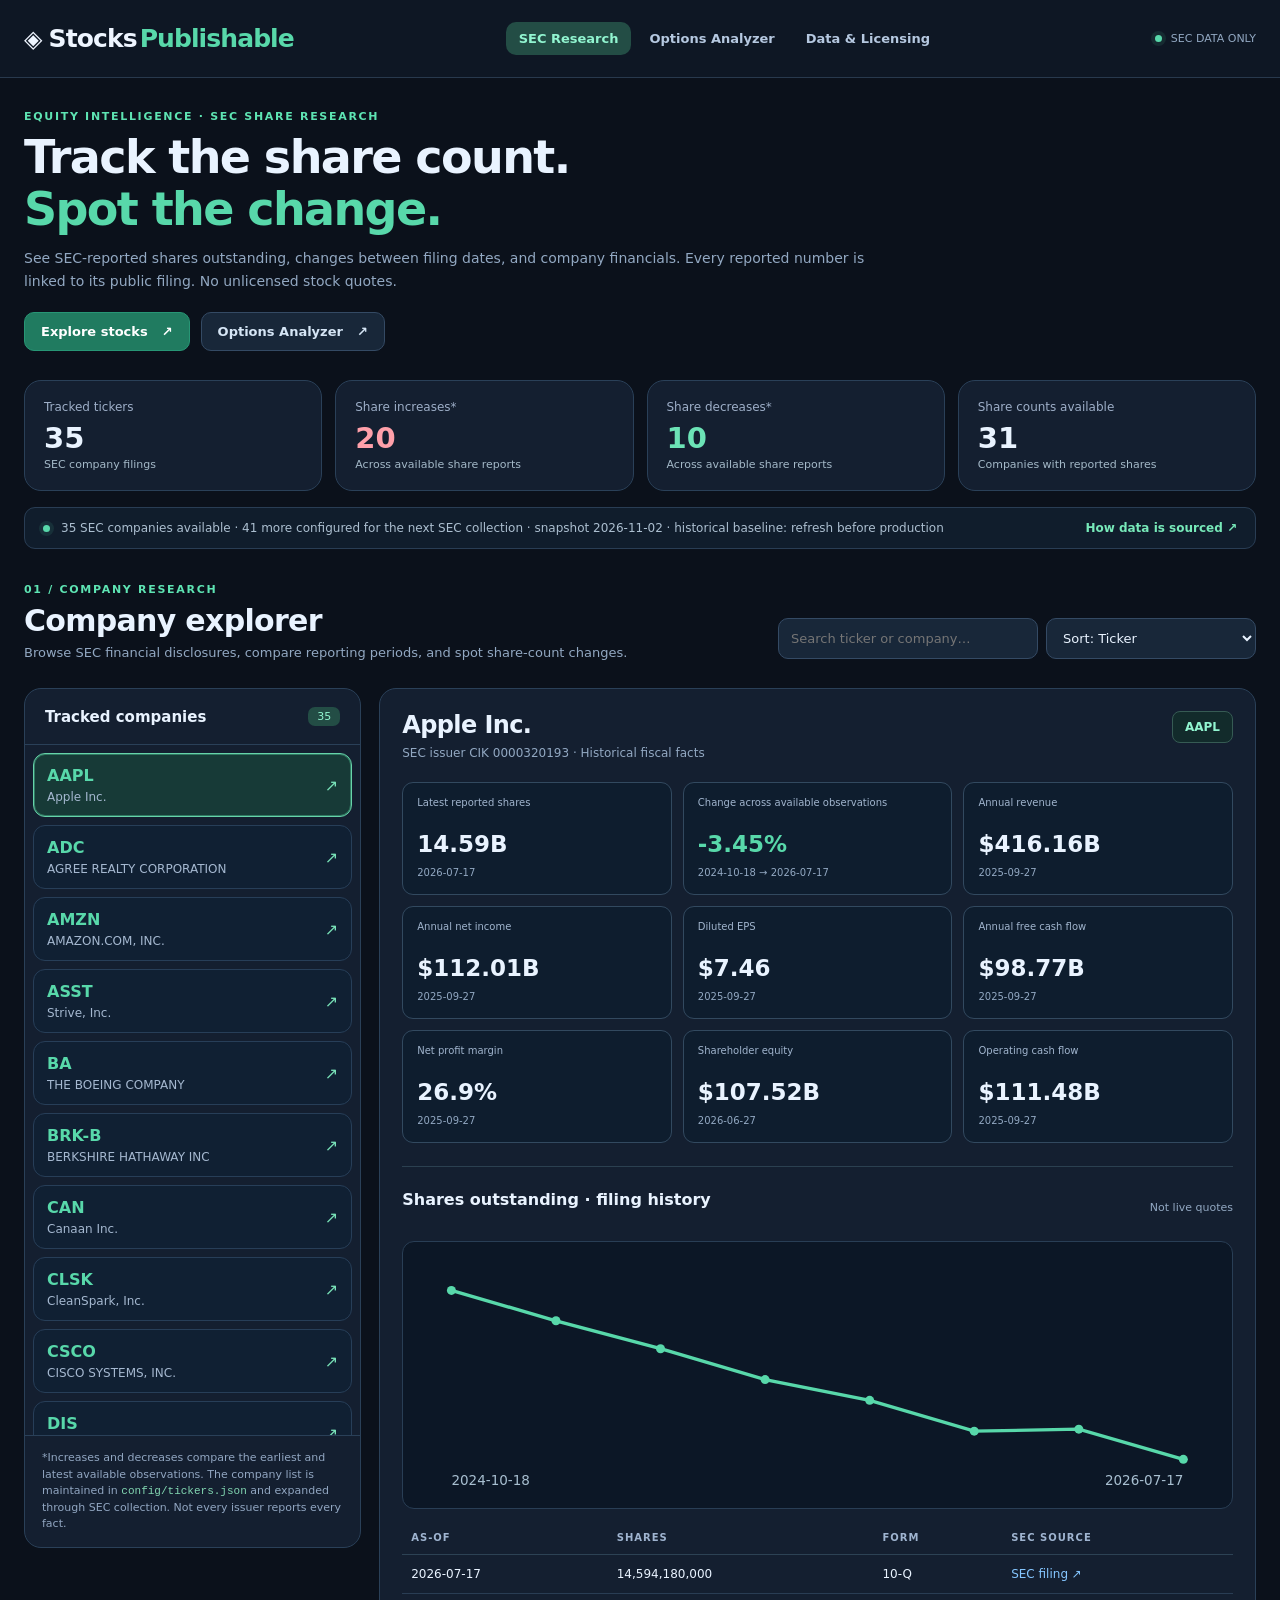
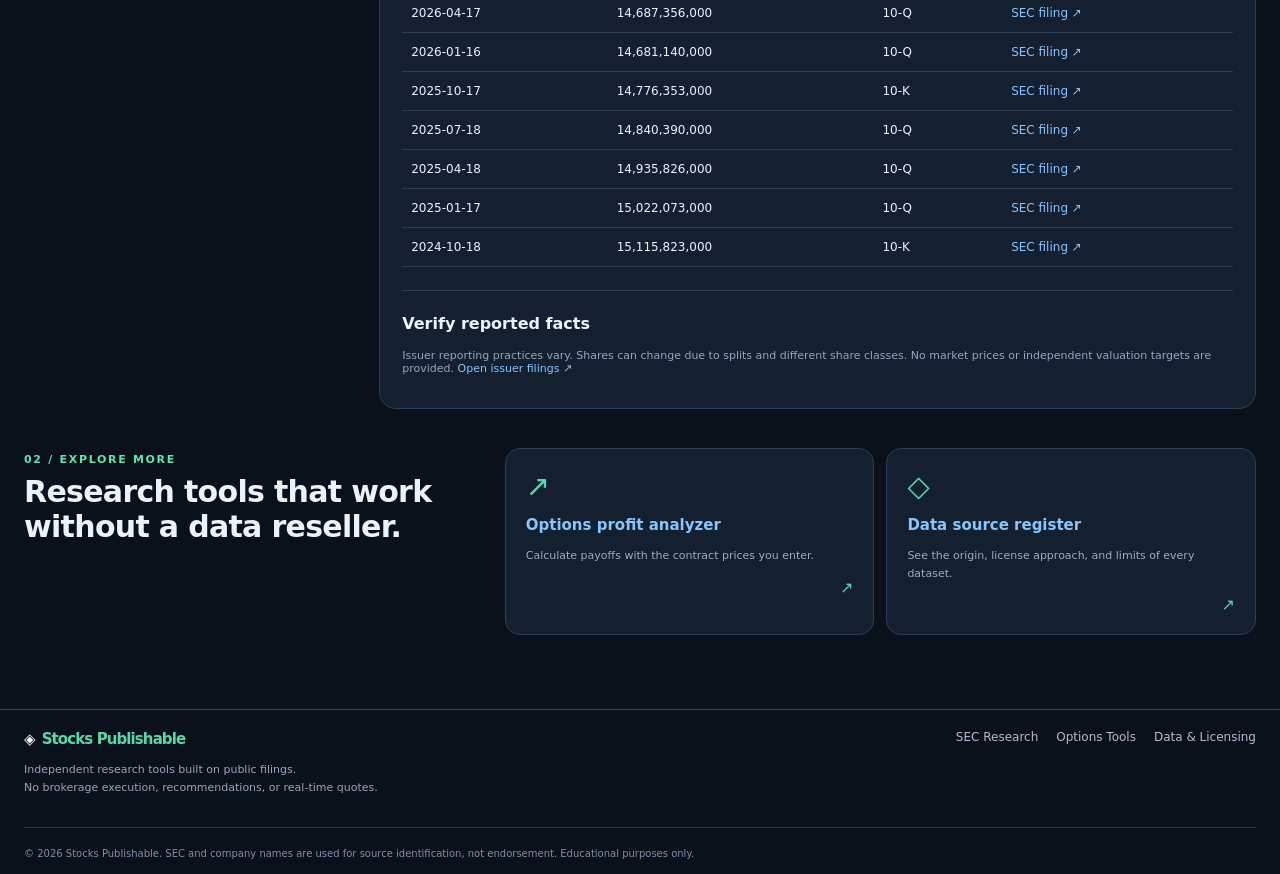
==== commit 55bb9015: "Explain larger SEC watchlist and availability on index.html" ====
--- a/index.html
+++ b/index.html
@@ -5,7 +5,7 @@
 <meta name="theme-color" content="#0a1221">
 <title>Stocks Publishable | Research from public filings</title>
 <link rel="stylesheet" href="./assets/style.css?v=20261102-sharewatch-theme1">
-<script src="./assets/dashboard.js?v=20261102-sharewatch-theme1" defer></script>
+<script src="./assets/dashboard.js?v=20261102-company-expansion1" defer></script>
 </head><body>
 <a class="skip" href="#content">Skip to content</a>
 <header class="site-header"><div class="nav shell"><a class="logo" href="./index.html" aria-label="Stocks Publishable home"><span class="logo-mark" aria-hidden="true">◈</span><span class="logo-name">Stocks<span>Publishable</span></span></a><nav class="nav-links" aria-label="Main navigation"><a href="./index.html" aria-current="page">SEC Research</a><a href="./options.html">Options Analyzer</a><a href="./sources.html">Data & Licensing</a></nav><span class="nav-label"><span class="live-dot"></span> SEC DATA ONLY</span></div></header>
@@ -24,7 +24,7 @@
  </section>
 <div class="status-strip" role="status"><div><span class="status-indicator"></span><span id="dataStatus">Loading SEC filings snapshot…</span></div><a href="./sources.html">How data is sourced <span aria-hidden="true">↗</span></a></div>
 <section class="intro-block" id="explorer"><div><div class="kicker">01 / COMPANY RESEARCH</div><h2>Company explorer</h2><p>Browse SEC financial disclosures, compare reporting periods, and spot share-count changes.</p></div><div class="explorer-tools"><label class="sr-only" for="companySearch">Find ticker or company</label><input id="companySearch" type="search" placeholder="Search ticker or company…" autocomplete="off"><label class="sr-only" for="companySort">Sort companies</label><select id="companySort"><option value="ticker">Sort: Ticker</option><option value="dilution">Largest share-count increase</option><option value="revenue">Highest annual revenue</option></select></div></section>
-<div class="workbench"><aside class="sidebar" aria-label="SEC tracked companies"><div class="sidebar-top"><strong>Tracked companies</strong><span id="companyCount">—</span></div><div id="companyList" class="companies" aria-label="Select a company"><div class="empty">Loading companies…</div></div><p class="sidebar-note">*Increases and decreases compare the earliest and latest available observations. The starter list can be changed in <code>config/tickers.json</code>. Not every issuer reports every fact.</p></aside>
+<div class="workbench"><aside class="sidebar" aria-label="SEC tracked companies"><div class="sidebar-top"><strong>Tracked companies</strong><span id="companyCount">—</span></div><div id="companyList" class="companies" aria-label="Select a company"><div class="empty">Loading companies…</div></div><p class="sidebar-note">*Increases and decreases compare the earliest and latest available observations. The company list is maintained in <code>config/tickers.json</code> and expanded through SEC collection. Not every issuer reports every fact.</p></aside>
 <section class="detail" id="companyDetail" aria-live="polite"><div class="detail-empty">Select a company to inspect its SEC filing history.</div></section></div>
 <section class="feature-band"><div><span class="band-index">02 / EXPLORE MORE</span><h2>Research tools that work<br>without a data reseller.</h2></div><div class="feature-grid"><a href="./options.html"><span class="feature-icon">↗</span><strong>Options profit analyzer</strong><small>Calculate payoffs with the contract prices you enter.</small><span class="feature-arrow">↗</span></a><a href="./sources.html"><span class="feature-icon">◇</span><strong>Data source register</strong><small>See the origin, license approach, and limits of every dataset.</small><span class="feature-arrow">↗</span></a></div></section>
 </main>
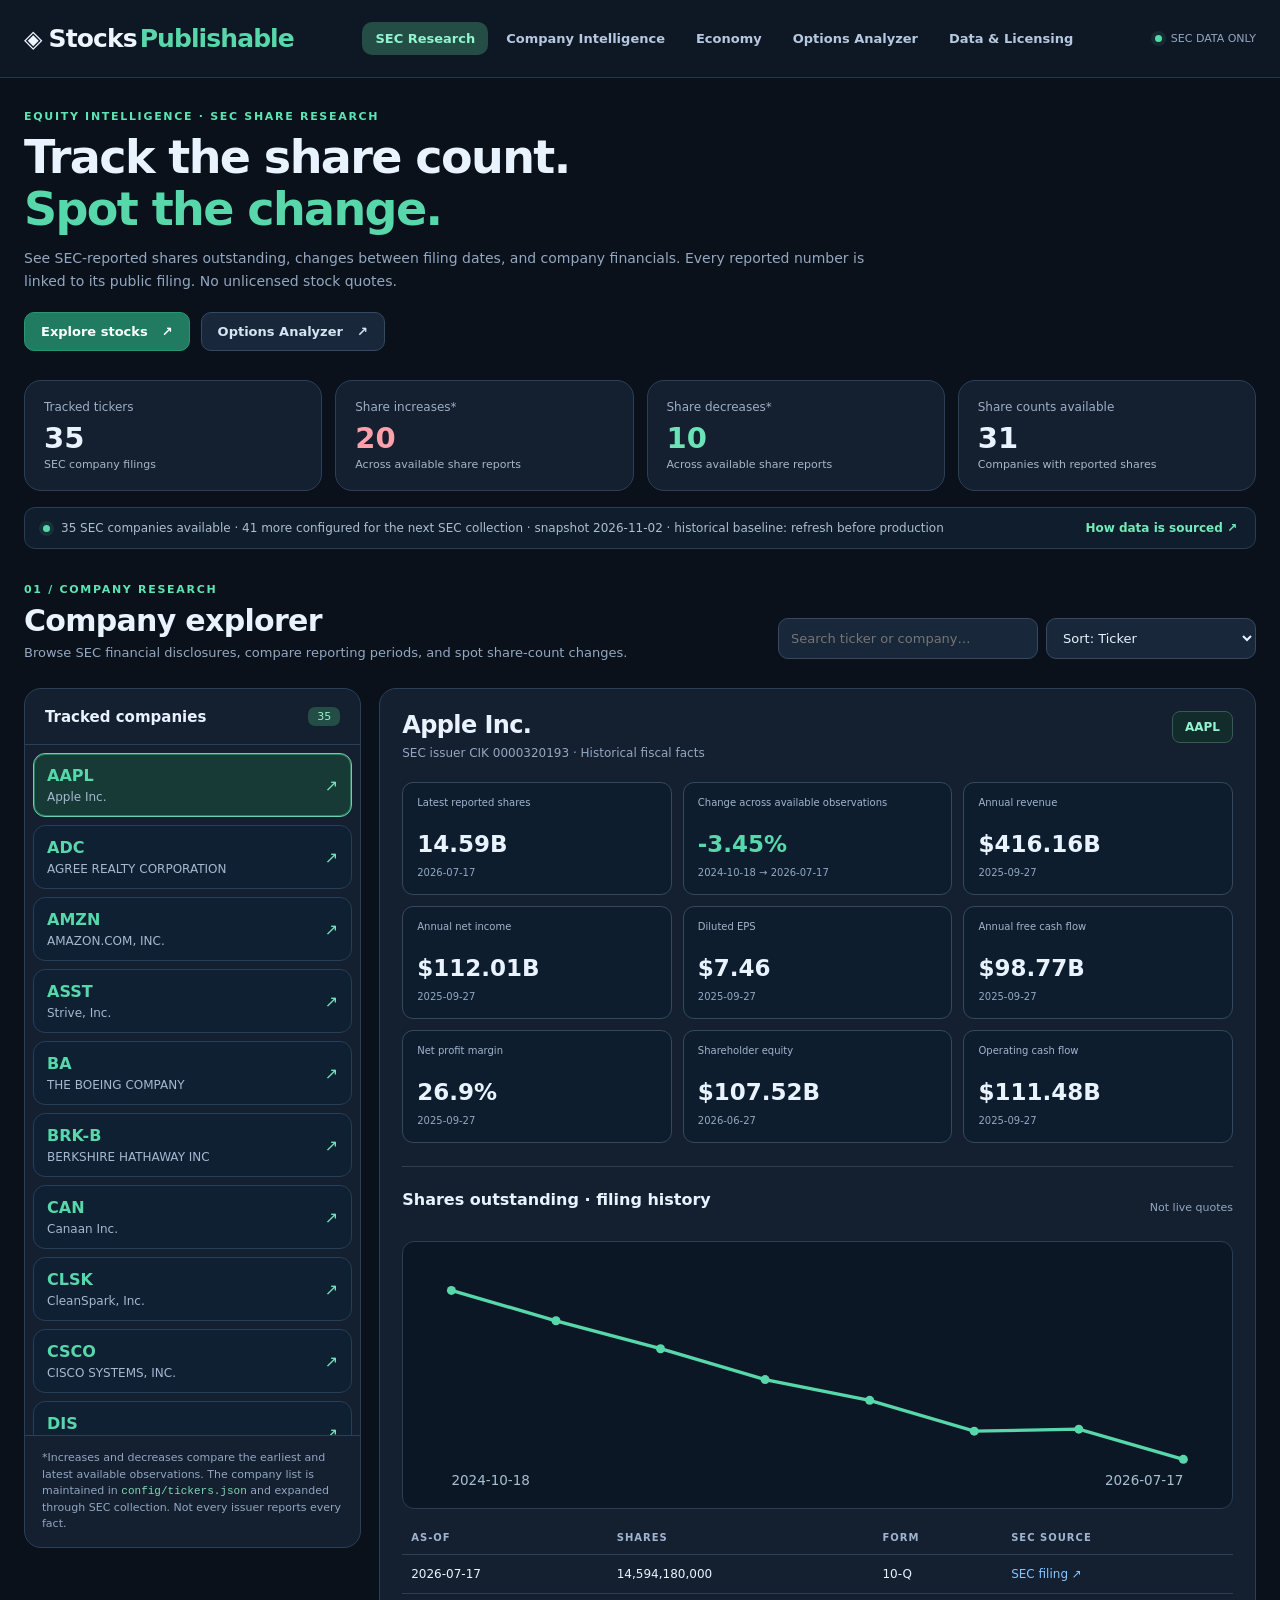
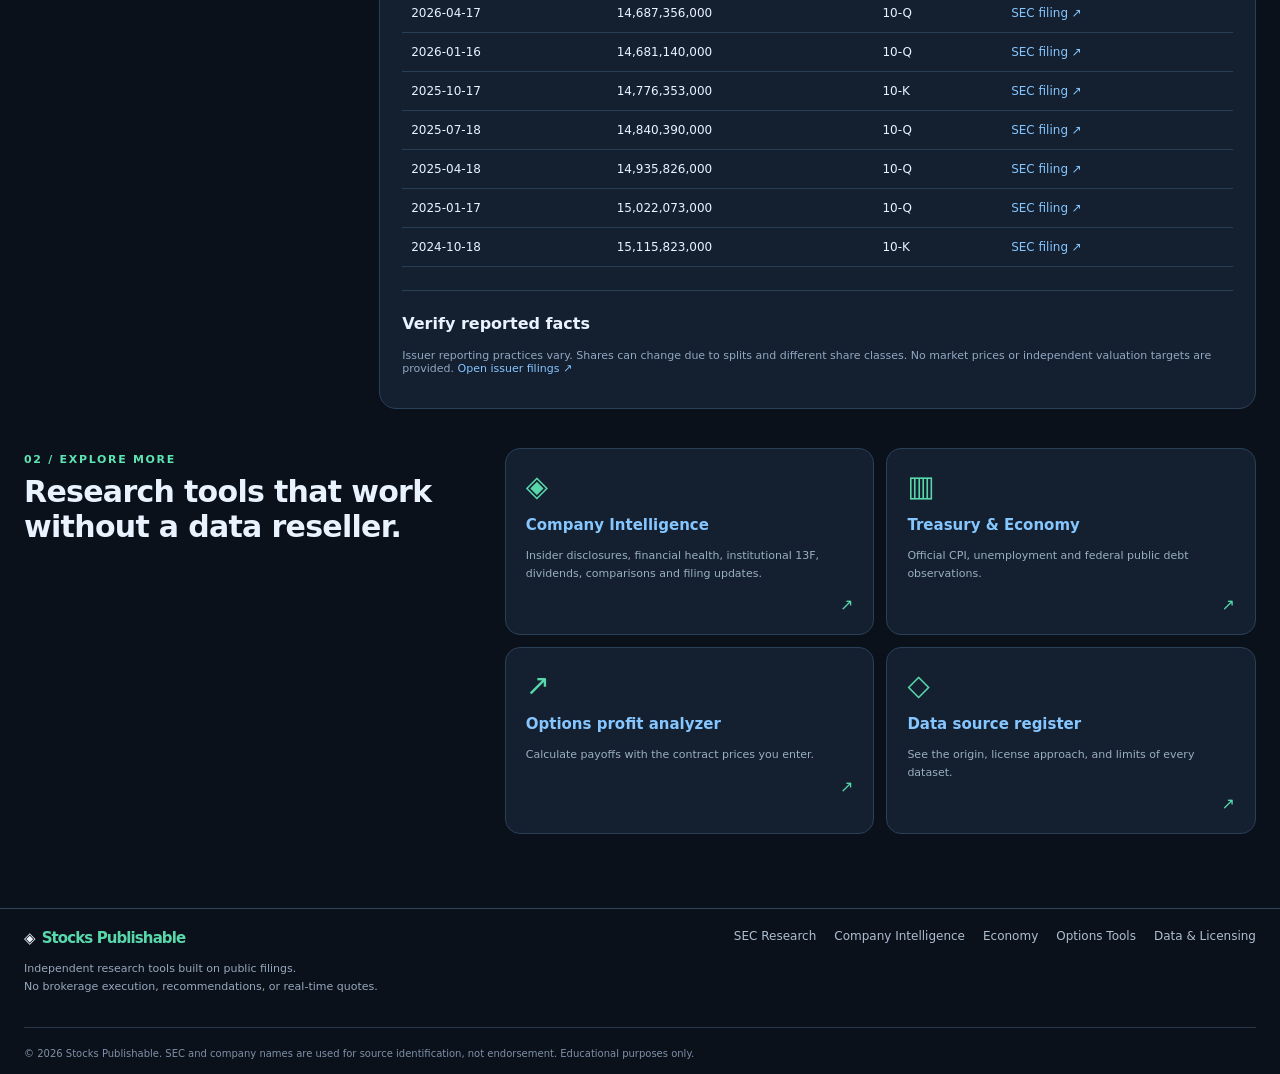
==== commit 39451ce4: "Connect new official-data research centers in index.html" ====
--- a/index.html
+++ b/index.html
@@ -4,11 +4,11 @@
 <meta name="description" content="Free public-filings research, share dilution trends, SEC company fundamentals, and original investing tools.">
 <meta name="theme-color" content="#0a1221">
 <title>Stocks Publishable | Research from public filings</title>
-<link rel="stylesheet" href="./assets/style.css?v=20261102-sharewatch-theme1">
+<link rel="stylesheet" href="./assets/style.css?v=20261102-intelligence1">
 <script src="./assets/dashboard.js?v=20261102-company-expansion1" defer></script>
 </head><body>
 <a class="skip" href="#content">Skip to content</a>
-<header class="site-header"><div class="nav shell"><a class="logo" href="./index.html" aria-label="Stocks Publishable home"><span class="logo-mark" aria-hidden="true">◈</span><span class="logo-name">Stocks<span>Publishable</span></span></a><nav class="nav-links" aria-label="Main navigation"><a href="./index.html" aria-current="page">SEC Research</a><a href="./options.html">Options Analyzer</a><a href="./sources.html">Data & Licensing</a></nav><span class="nav-label"><span class="live-dot"></span> SEC DATA ONLY</span></div></header>
+<header class="site-header"><div class="nav shell"><a class="logo" href="./index.html" aria-label="Stocks Publishable home"><span class="logo-mark" aria-hidden="true">◈</span><span class="logo-name">Stocks<span>Publishable</span></span></a><nav class="nav-links" aria-label="Main navigation"><a href="./index.html" aria-current="page">SEC Research</a><a href="./intelligence.html">Company Intelligence</a><a href="./economy.html">Economy</a><a href="./options.html">Options Analyzer</a><a href="./sources.html">Data & Licensing</a></nav><span class="nav-label"><span class="live-dot"></span> SEC DATA ONLY</span></div></header>
 <main id="content" class="shell">
 <section class="hero"><div class="hero-left">
  <div class="eyebrow">EQUITY INTELLIGENCE · SEC SHARE RESEARCH</div>
@@ -26,7 +26,7 @@
 <section class="intro-block" id="explorer"><div><div class="kicker">01 / COMPANY RESEARCH</div><h2>Company explorer</h2><p>Browse SEC financial disclosures, compare reporting periods, and spot share-count changes.</p></div><div class="explorer-tools"><label class="sr-only" for="companySearch">Find ticker or company</label><input id="companySearch" type="search" placeholder="Search ticker or company…" autocomplete="off"><label class="sr-only" for="companySort">Sort companies</label><select id="companySort"><option value="ticker">Sort: Ticker</option><option value="dilution">Largest share-count increase</option><option value="revenue">Highest annual revenue</option></select></div></section>
 <div class="workbench"><aside class="sidebar" aria-label="SEC tracked companies"><div class="sidebar-top"><strong>Tracked companies</strong><span id="companyCount">—</span></div><div id="companyList" class="companies" aria-label="Select a company"><div class="empty">Loading companies…</div></div><p class="sidebar-note">*Increases and decreases compare the earliest and latest available observations. The company list is maintained in <code>config/tickers.json</code> and expanded through SEC collection. Not every issuer reports every fact.</p></aside>
 <section class="detail" id="companyDetail" aria-live="polite"><div class="detail-empty">Select a company to inspect its SEC filing history.</div></section></div>
-<section class="feature-band"><div><span class="band-index">02 / EXPLORE MORE</span><h2>Research tools that work<br>without a data reseller.</h2></div><div class="feature-grid"><a href="./options.html"><span class="feature-icon">↗</span><strong>Options profit analyzer</strong><small>Calculate payoffs with the contract prices you enter.</small><span class="feature-arrow">↗</span></a><a href="./sources.html"><span class="feature-icon">◇</span><strong>Data source register</strong><small>See the origin, license approach, and limits of every dataset.</small><span class="feature-arrow">↗</span></a></div></section>
+<section class="feature-band"><div><span class="band-index">02 / EXPLORE MORE</span><h2>Research tools that work<br>without a data reseller.</h2></div><div class="feature-grid"><a href="./intelligence.html"><span class="feature-icon">◈</span><strong>Company Intelligence</strong><small>Insider disclosures, financial health, institutional 13F, dividends, comparisons and filing updates.</small><span class="feature-arrow">↗</span></a><a href="./economy.html"><span class="feature-icon">▥</span><strong>Treasury &amp; Economy</strong><small>Official CPI, unemployment and federal public debt observations.</small><span class="feature-arrow">↗</span></a><a href="./options.html"><span class="feature-icon">↗</span><strong>Options profit analyzer</strong><small>Calculate payoffs with the contract prices you enter.</small><span class="feature-arrow">↗</span></a><a href="./sources.html"><span class="feature-icon">◇</span><strong>Data source register</strong><small>See the origin, license approach, and limits of every dataset.</small><span class="feature-arrow">↗</span></a></div></section>
 </main>
-<footer class="footer"><div class="shell footer-inner"><div><span class="logo footer-brand">◈ <span>Stocks Publishable</span></span><p>Independent research tools built on public filings.<br>No brokerage execution, recommendations, or real-time quotes.</p></div><div class="footer-links"><a href="./index.html">SEC Research</a><a href="./options.html">Options Tools</a><a href="./sources.html">Data & Licensing</a></div></div><div class="shell footer-bottom">© <span id="year">2026</span> Stocks Publishable. SEC and company names are used for source identification, not endorsement. Educational purposes only.</div></footer>
+<footer class="footer"><div class="shell footer-inner"><div><span class="logo footer-brand">◈ <span>Stocks Publishable</span></span><p>Independent research tools built on public filings.<br>No brokerage execution, recommendations, or real-time quotes.</p></div><div class="footer-links"><a href="./index.html">SEC Research</a><a href="./intelligence.html">Company Intelligence</a><a href="./economy.html">Economy</a><a href="./options.html">Options Tools</a><a href="./sources.html">Data & Licensing</a></div></div><div class="shell footer-bottom">© <span id="year">2026</span> Stocks Publishable. SEC and company names are used for source identification, not endorsement. Educational purposes only.</div></footer>
 </body></html>
--- a/assets/style.css
+++ b/assets/style.css
@@ -154,3 +154,60 @@
   .strategy-buttons button{padding:10px;font-size:12px;min-height:60px}
   .strategy-buttons button.chosen{padding:9px}
 }
+
+
+/* Company Intelligence and official U.S. economy dashboards */
+.research-toolbar{display:flex;gap:15px;align-items:center;flex-wrap:wrap;margin:12px 0 20px;padding:16px 20px}
+.research-toolbar label{font-size:13px;font-weight:750;color:#bdcce1}
+.research-toolbar select,.research-compare-controls select{border:1px solid #344a64;border-radius:10px;background:#182739;color:#e9f3ff;padding:10px 12px;font:inherit;font-size:13px;min-width:205px;max-width:100%}
+.research-toolbar a{font-size:12px;color:#85c6ff;margin-left:auto}
+.research-toolbar .small{font-size:12px}
+.research-tabs{display:flex;gap:8px;flex-wrap:wrap;margin:0 0 17px}
+.research-tabs button{background:#182739;color:#b5c8e0;border:1px solid #344a64;border-radius:10px;padding:11px 14px;font-size:13px;font-weight:750;cursor:pointer}
+.research-tabs button.selected{background:#234d45;color:#91f5d0;border-color:#58d8aa}
+.research-tabs button:hover{background:#263b53}
+.research-content{min-height:360px;padding:23px}
+.research-content h2{font-size:22px;margin:9px 0 8px}
+.research-content h3{font-size:16px;margin:22px 0 12px}
+.research-content>p,.research-content .research-title p{font-size:13px;color:#a6bad0;line-height:1.7}
+.research-content a{font-size:13px;color:#85c6ff}
+.research-title{display:flex;align-items:start;justify-content:space-between;gap:15px;margin-bottom:17px}
+.score-big{background:#122b2b;border:1px solid #365b54;border-radius:12px;padding:14px 16px;color:#91f5d0;font-size:27px;font-weight:850;min-width:140px;text-align:center;white-space:nowrap}
+.score-big small{display:block;font-size:11px;font-weight:500;color:#a3c5bc;margin-top:3px;white-space:normal}
+.research-facts{display:grid;grid-template-columns:repeat(3,minmax(0,1fr));gap:11px;margin:18px 0}
+.research-fact{background:#0e1d2e;border:1px solid #32495f;border-radius:11px;padding:14px;min-width:0}
+.research-fact small{display:block;color:#9db1c7;font-size:11px;min-height:18px}
+.research-fact strong{display:block;color:#eef5ff;font-size:21px;font-variant-numeric:tabular-nums;margin:8px 0;overflow-wrap:anywhere}
+.research-fact span{display:block;color:#91a5b9;font-size:11px}
+.research-mini{font-size:11px;color:#a7bed3;margin-top:7px}
+.score-rows{border:1px solid #293e55;border-radius:12px;overflow:hidden}
+.score-row{display:flex;justify-content:space-between;align-items:center;gap:10px;padding:12px 14px;font-size:13px;background:#0e1d2e;border-bottom:1px solid #293e55}
+.score-row:last-child{border-bottom:0}
+.score-row strong{white-space:nowrap}
+.research-note{font-size:12px!important;color:#94a9c1!important;line-height:1.8;margin:17px 0}
+.research-empty{padding:24px;background:#0e1d2e;border:1px dashed #344a64;border-radius:12px;margin:18px 0;color:#d8e5f6}
+.research-empty strong{font-size:14px}
+.research-empty p{font-size:12px;line-height:1.7;color:#92a8c2;margin:11px 0}
+.research-table{border-collapse:collapse;width:100%;min-width:610px;margin:12px 0}
+.research-table th,.research-table td{padding:13px 11px;font-size:12px;text-align:left;border-bottom:1px solid #2a4058;vertical-align:top}
+.research-table th{color:#9fb4d0;text-transform:uppercase;font-size:10px;letter-spacing:1px;white-space:nowrap}
+.research-table td{color:#d7e4ef}
+.research-table a{white-space:nowrap;font-size:12px}
+.research-pill{display:inline-block;border-radius:6px;background:#263c51;color:#c0d3e7;padding:5px 8px;font-size:11px;font-weight:740;white-space:nowrap}
+.research-pill.buy{background:#163d35;color:#6ce3b6}
+.research-pill.sell{background:#452530;color:#ffa0aa}
+.research-compare-controls,.research-actions{display:flex;gap:14px;align-items:center;flex-wrap:wrap;margin:15px 0}
+.research-compare-controls span{font-size:12px;color:#a6bad0}
+.comparison-table td small{display:block;margin-top:5px;color:#8fa4b9}
+.econ-grid{display:grid;grid-template-columns:repeat(3,minmax(0,1fr));gap:12px;margin:20px 0}
+.econ-card{display:flex;flex-direction:column;align-items:flex-start;text-align:left;padding:21px;background:#141f30;border:1px solid #2a4058;border-radius:15px;cursor:pointer;color:#e9f3ff;font:inherit;min-height:149px}
+.econ-card:hover{background:#1b2e42}
+.econ-card.active{border-color:#58d8aa;background:#173a37}
+.econ-card small{font-size:12px;color:#a6bad0}
+.econ-card strong{font-size:clamp(20px,2.6vw,30px);font-weight:800;margin:12px 0 8px}
+.econ-card span{font-size:11px;color:#9cb1c6}
+#ecoDetail{margin:16px 0 22px;min-height:270px}
+#ecoDetail .chart-area{padding:12px;margin:18px 0}
+#ecoDetail .chart-area svg{display:block;width:100%;max-height:290px}
+@media(max-width:900px){.research-facts{grid-template-columns:repeat(2,minmax(0,1fr))}.econ-grid{grid-template-columns:repeat(2,minmax(0,1fr))}.research-toolbar a{margin-left:0}}
+@media(max-width:560px){.research-tabs{gap:6px}.research-tabs button{flex:1 1 135px;font-size:12px;padding:10px}.research-facts,.econ-grid{grid-template-columns:1fr}.research-content{padding:15px}.research-title{flex-direction:column}.score-big{text-align:left}.research-toolbar{padding:14px}.research-toolbar select{width:100%}.research-toolbar label,.research-toolbar .small{width:100%}}
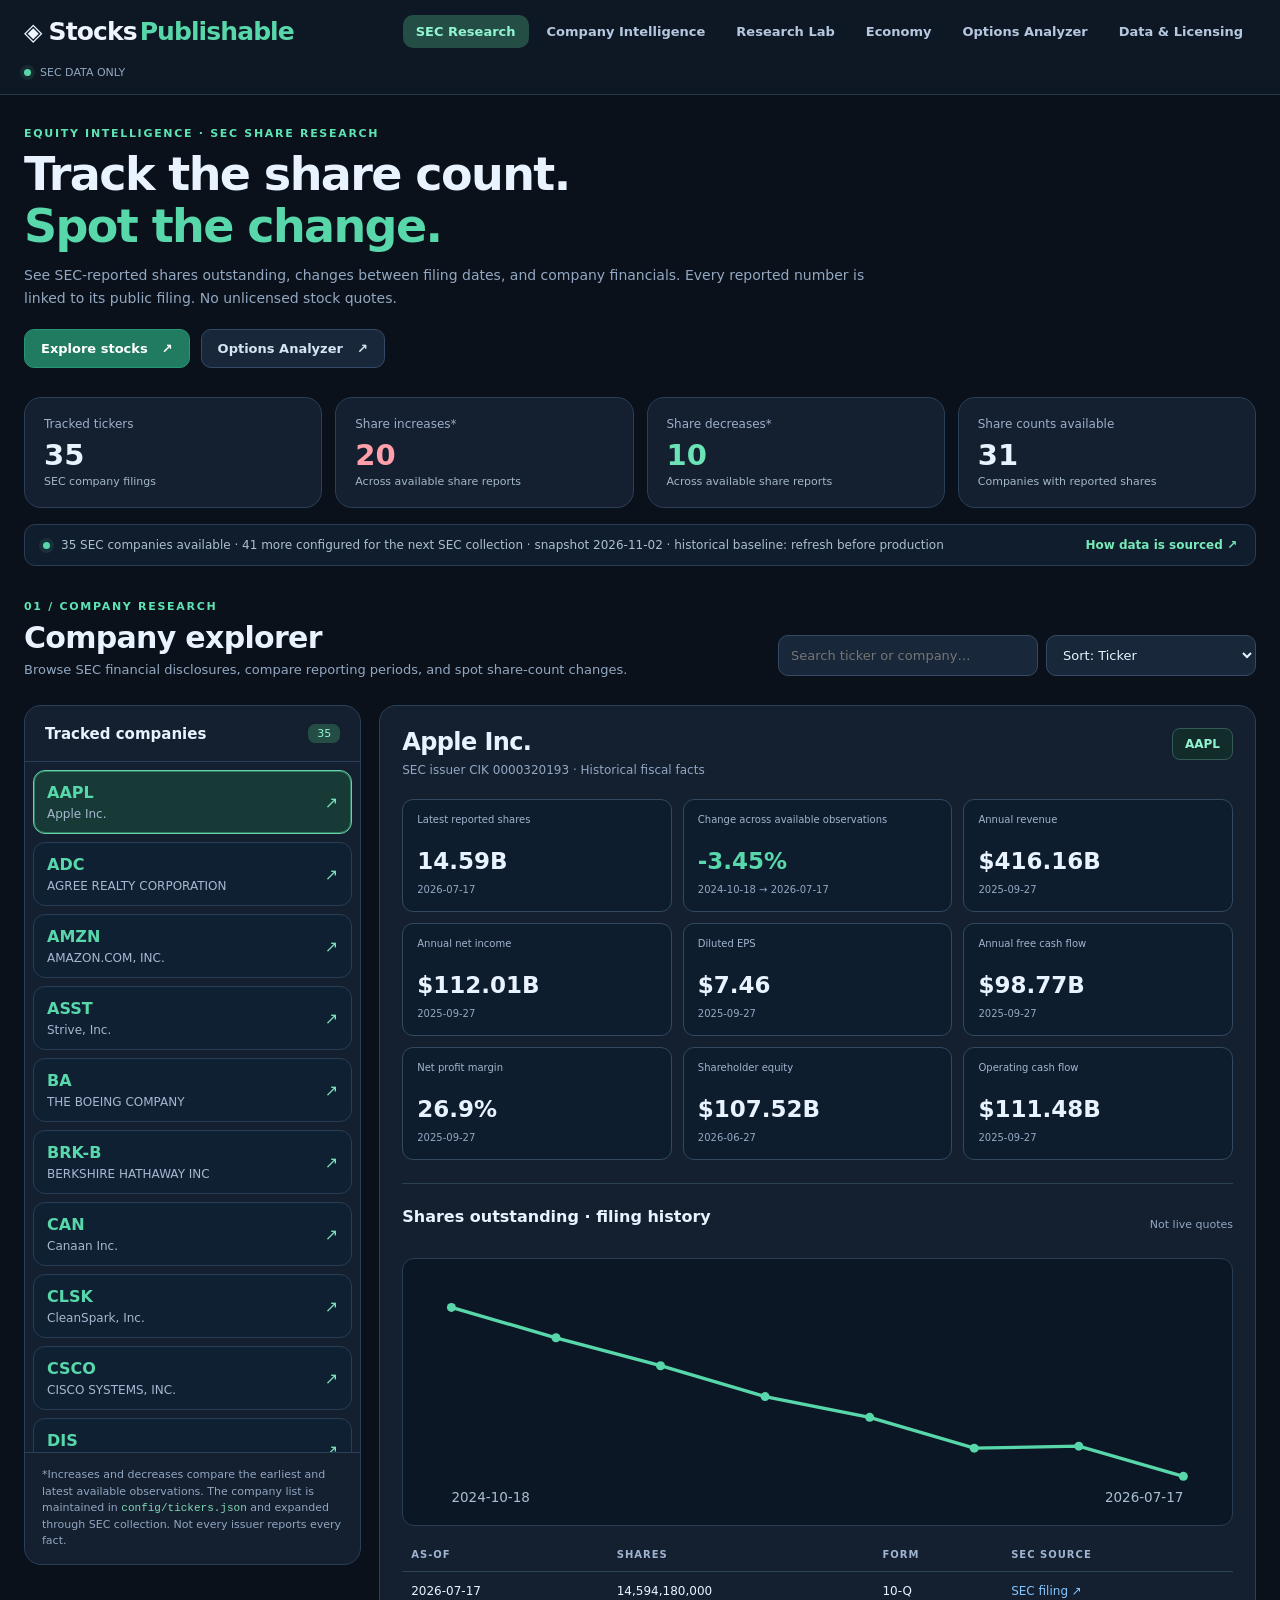
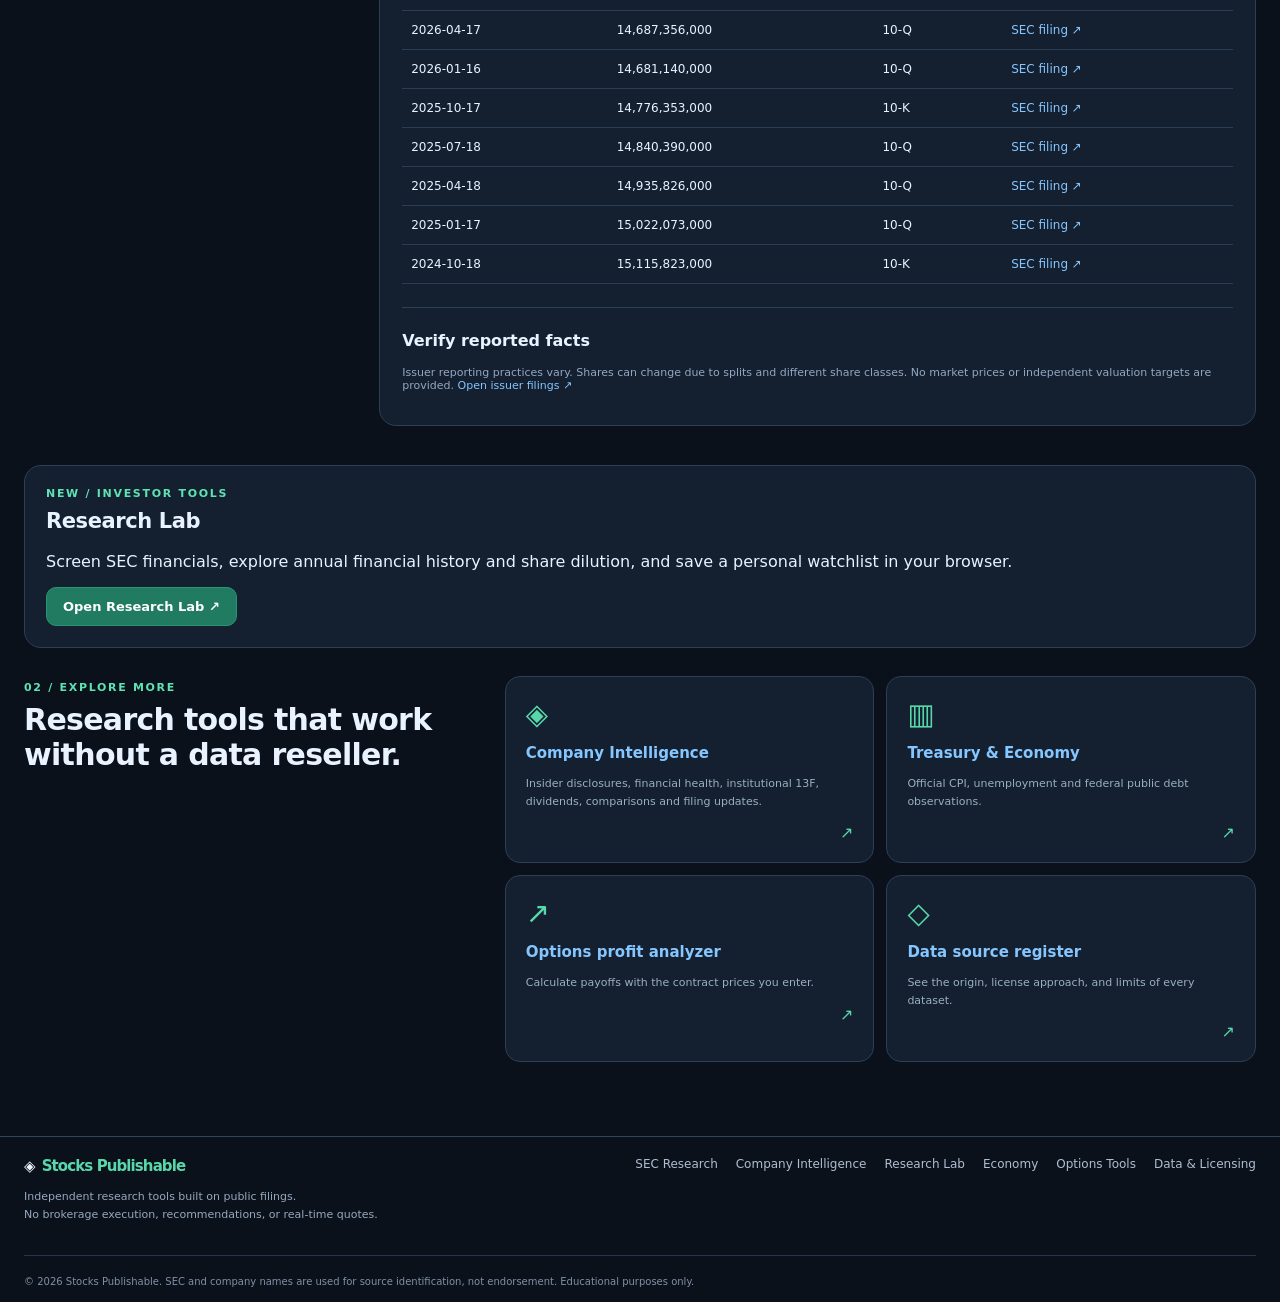
==== commit 6f88738a: "Extend SEC research data and link Research Lab" ====
--- a/index.html
+++ b/index.html
@@ -8,7 +8,7 @@
 <script src="./assets/dashboard.js?v=20261102-company-expansion1" defer></script>
 </head><body>
 <a class="skip" href="#content">Skip to content</a>
-<header class="site-header"><div class="nav shell"><a class="logo" href="./index.html" aria-label="Stocks Publishable home"><span class="logo-mark" aria-hidden="true">◈</span><span class="logo-name">Stocks<span>Publishable</span></span></a><nav class="nav-links" aria-label="Main navigation"><a href="./index.html" aria-current="page">SEC Research</a><a href="./intelligence.html">Company Intelligence</a><a href="./economy.html">Economy</a><a href="./options.html">Options Analyzer</a><a href="./sources.html">Data & Licensing</a></nav><span class="nav-label"><span class="live-dot"></span> SEC DATA ONLY</span></div></header>
+<header class="site-header"><div class="nav shell"><a class="logo" href="./index.html" aria-label="Stocks Publishable home"><span class="logo-mark" aria-hidden="true">◈</span><span class="logo-name">Stocks<span>Publishable</span></span></a><nav class="nav-links" aria-label="Main navigation"><a href="./index.html" aria-current="page">SEC Research</a><a href="./intelligence.html">Company Intelligence</a><a href="./research.html">Research Lab</a><a href="./economy.html">Economy</a><a href="./options.html">Options Analyzer</a><a href="./sources.html">Data & Licensing</a></nav><span class="nav-label"><span class="live-dot"></span> SEC DATA ONLY</span></div></header>
 <main id="content" class="shell">
 <section class="hero"><div class="hero-left">
  <div class="eyebrow">EQUITY INTELLIGENCE · SEC SHARE RESEARCH</div>
@@ -26,7 +26,7 @@
 <section class="intro-block" id="explorer"><div><div class="kicker">01 / COMPANY RESEARCH</div><h2>Company explorer</h2><p>Browse SEC financial disclosures, compare reporting periods, and spot share-count changes.</p></div><div class="explorer-tools"><label class="sr-only" for="companySearch">Find ticker or company</label><input id="companySearch" type="search" placeholder="Search ticker or company…" autocomplete="off"><label class="sr-only" for="companySort">Sort companies</label><select id="companySort"><option value="ticker">Sort: Ticker</option><option value="dilution">Largest share-count increase</option><option value="revenue">Highest annual revenue</option></select></div></section>
 <div class="workbench"><aside class="sidebar" aria-label="SEC tracked companies"><div class="sidebar-top"><strong>Tracked companies</strong><span id="companyCount">—</span></div><div id="companyList" class="companies" aria-label="Select a company"><div class="empty">Loading companies…</div></div><p class="sidebar-note">*Increases and decreases compare the earliest and latest available observations. The company list is maintained in <code>config/tickers.json</code> and expanded through SEC collection. Not every issuer reports every fact.</p></aside>
 <section class="detail" id="companyDetail" aria-live="polite"><div class="detail-empty">Select a company to inspect its SEC filing history.</div></section></div>
-<section class="feature-band"><div><span class="band-index">02 / EXPLORE MORE</span><h2>Research tools that work<br>without a data reseller.</h2></div><div class="feature-grid"><a href="./intelligence.html"><span class="feature-icon">◈</span><strong>Company Intelligence</strong><small>Insider disclosures, financial health, institutional 13F, dividends, comparisons and filing updates.</small><span class="feature-arrow">↗</span></a><a href="./economy.html"><span class="feature-icon">▥</span><strong>Treasury &amp; Economy</strong><small>Official CPI, unemployment and federal public debt observations.</small><span class="feature-arrow">↗</span></a><a href="./options.html"><span class="feature-icon">↗</span><strong>Options profit analyzer</strong><small>Calculate payoffs with the contract prices you enter.</small><span class="feature-arrow">↗</span></a><a href="./sources.html"><span class="feature-icon">◇</span><strong>Data source register</strong><small>See the origin, license approach, and limits of every dataset.</small><span class="feature-arrow">↗</span></a></div></section>
+<section class="panel" style="margin-bottom:28px"><div class="kicker">NEW / INVESTOR TOOLS</div><h2>Research Lab</h2><p>Screen SEC financials, explore annual financial history and share dilution, and save a personal watchlist in your browser.</p><a class="btn btn-primary" href="./research.html">Open Research Lab ↗</a></section><section class="feature-band"><div><span class="band-index">02 / EXPLORE MORE</span><h2>Research tools that work<br>without a data reseller.</h2></div><div class="feature-grid"><a href="./intelligence.html"><span class="feature-icon">◈</span><strong>Company Intelligence</strong><small>Insider disclosures, financial health, institutional 13F, dividends, comparisons and filing updates.</small><span class="feature-arrow">↗</span></a><a href="./economy.html"><span class="feature-icon">▥</span><strong>Treasury &amp; Economy</strong><small>Official CPI, unemployment and federal public debt observations.</small><span class="feature-arrow">↗</span></a><a href="./options.html"><span class="feature-icon">↗</span><strong>Options profit analyzer</strong><small>Calculate payoffs with the contract prices you enter.</small><span class="feature-arrow">↗</span></a><a href="./sources.html"><span class="feature-icon">◇</span><strong>Data source register</strong><small>See the origin, license approach, and limits of every dataset.</small><span class="feature-arrow">↗</span></a></div></section>
 </main>
-<footer class="footer"><div class="shell footer-inner"><div><span class="logo footer-brand">◈ <span>Stocks Publishable</span></span><p>Independent research tools built on public filings.<br>No brokerage execution, recommendations, or real-time quotes.</p></div><div class="footer-links"><a href="./index.html">SEC Research</a><a href="./intelligence.html">Company Intelligence</a><a href="./economy.html">Economy</a><a href="./options.html">Options Tools</a><a href="./sources.html">Data & Licensing</a></div></div><div class="shell footer-bottom">© <span id="year">2026</span> Stocks Publishable. SEC and company names are used for source identification, not endorsement. Educational purposes only.</div></footer>
+<footer class="footer"><div class="shell footer-inner"><div><span class="logo footer-brand">◈ <span>Stocks Publishable</span></span><p>Independent research tools built on public filings.<br>No brokerage execution, recommendations, or real-time quotes.</p></div><div class="footer-links"><a href="./index.html">SEC Research</a><a href="./intelligence.html">Company Intelligence</a><a href="./research.html">Research Lab</a><a href="./economy.html">Economy</a><a href="./options.html">Options Tools</a><a href="./sources.html">Data & Licensing</a></div></div><div class="shell footer-bottom">© <span id="year">2026</span> Stocks Publishable. SEC and company names are used for source identification, not endorsement. Educational purposes only.</div></footer>
 </body></html>
